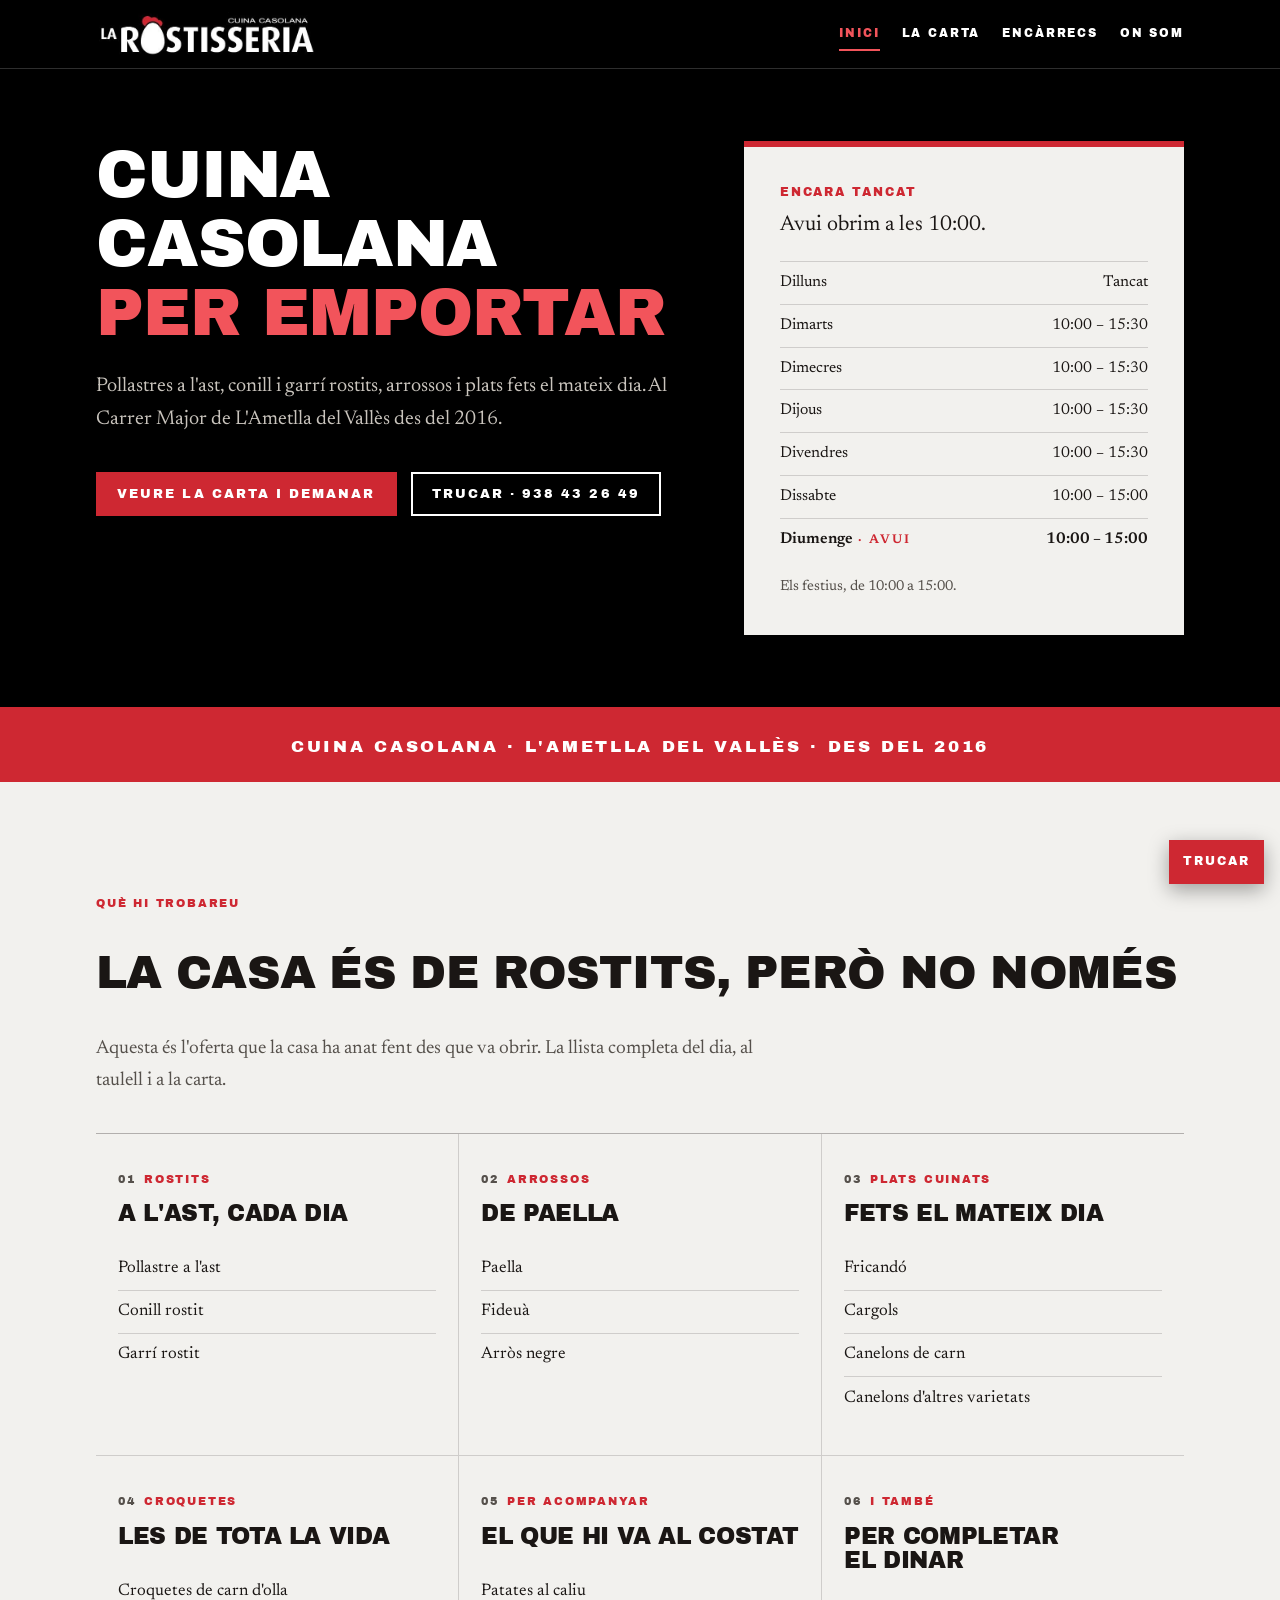
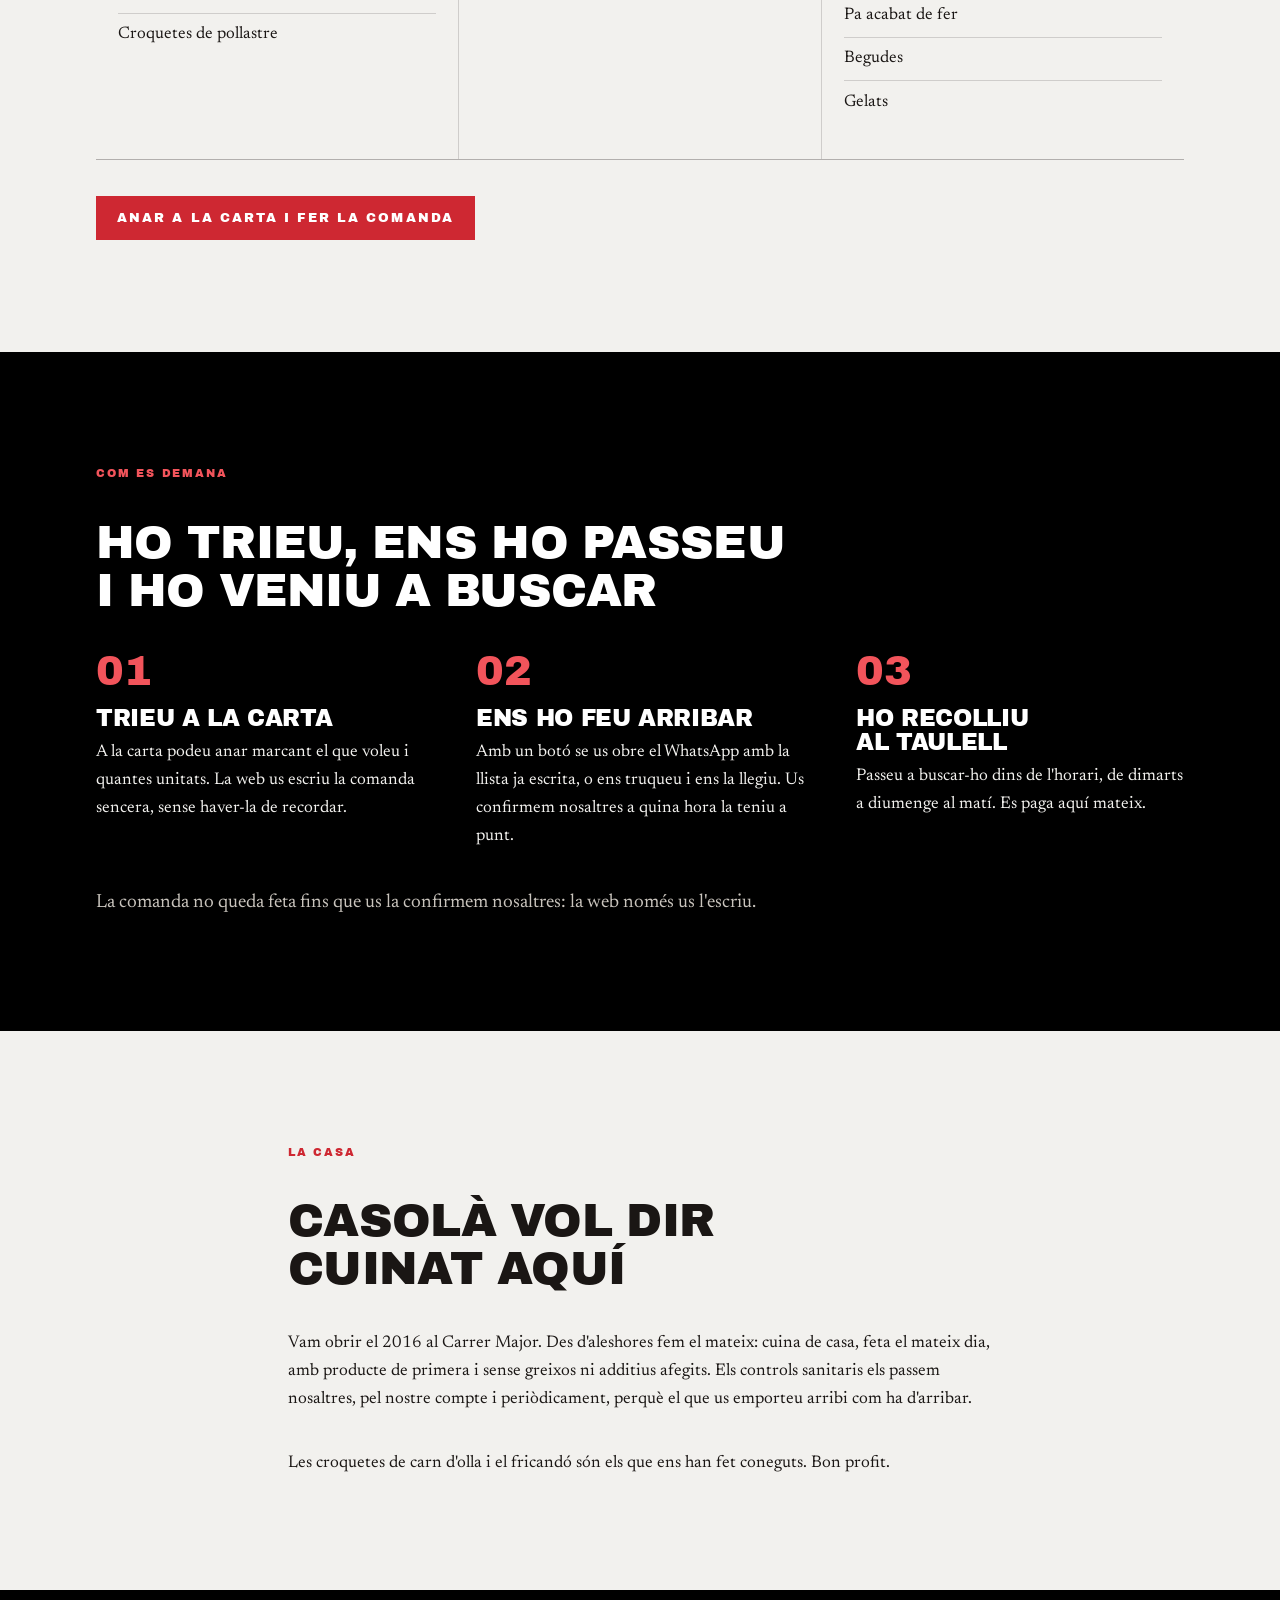
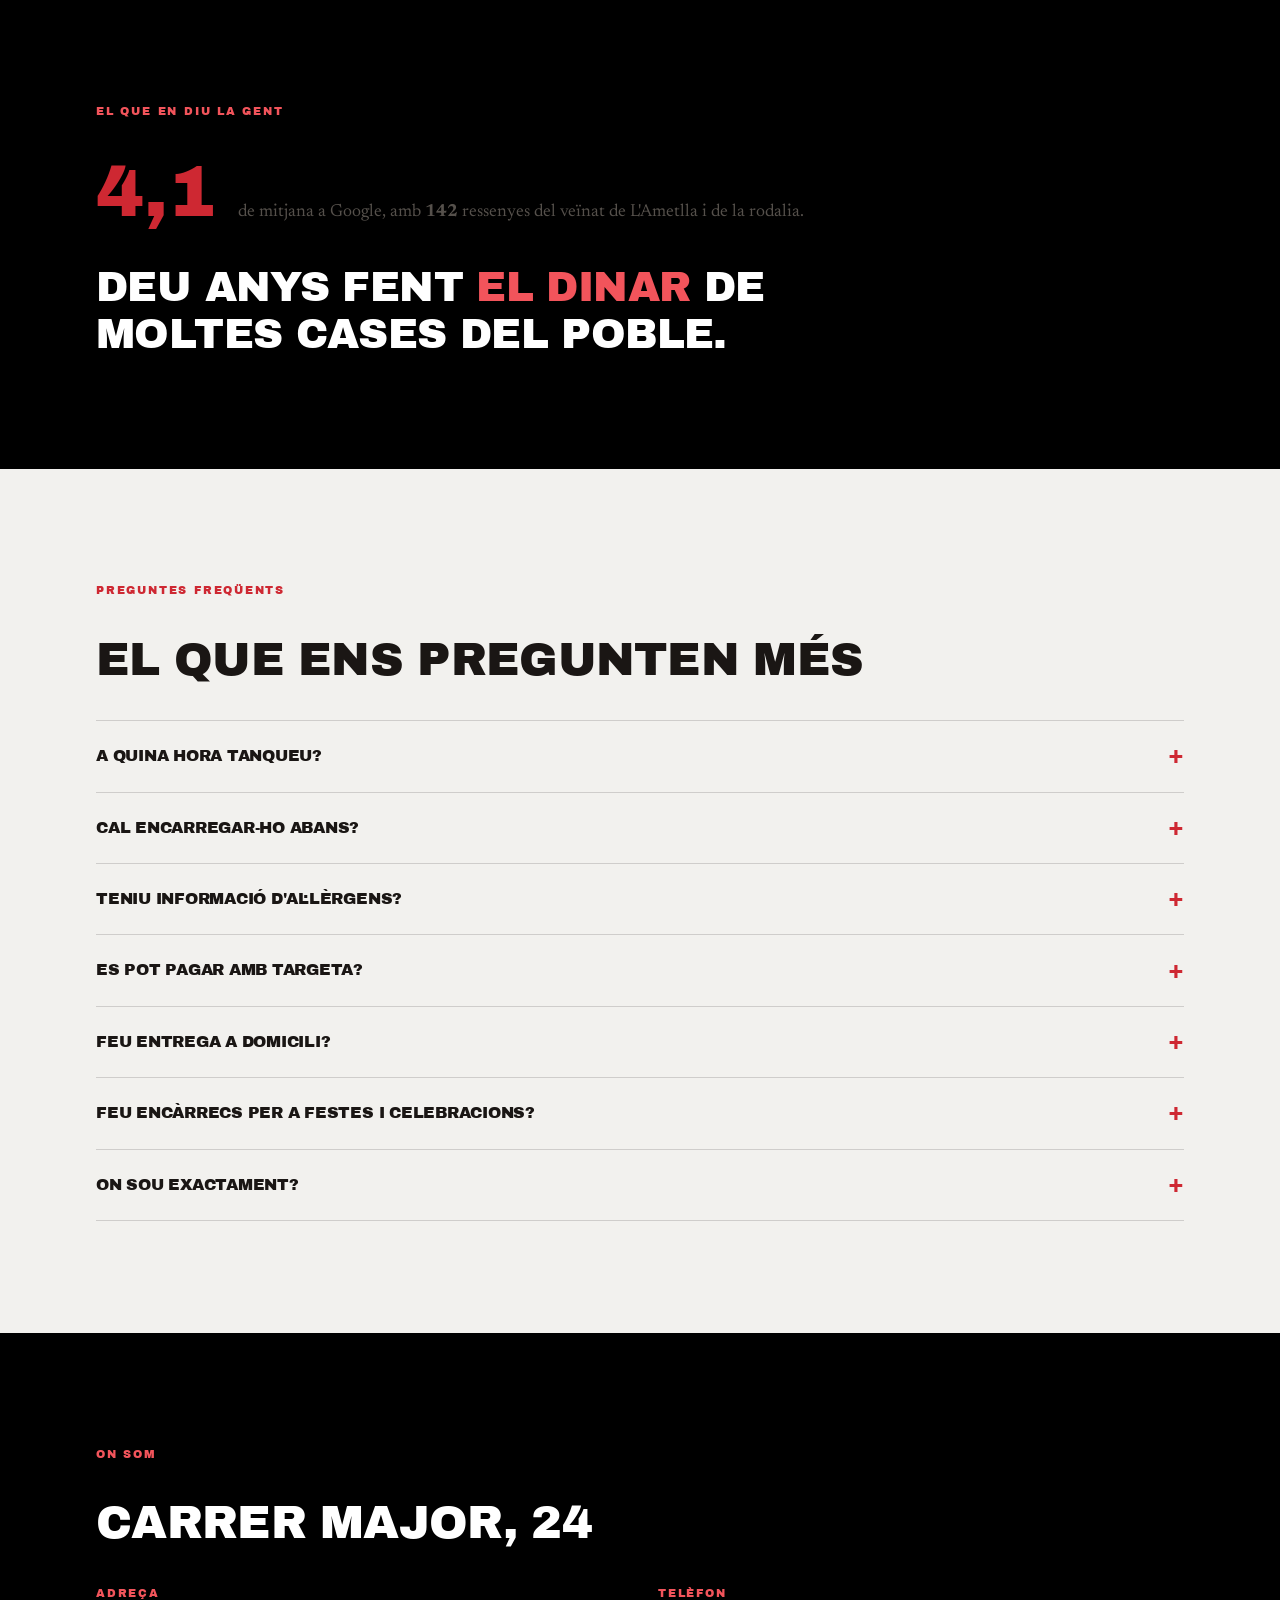
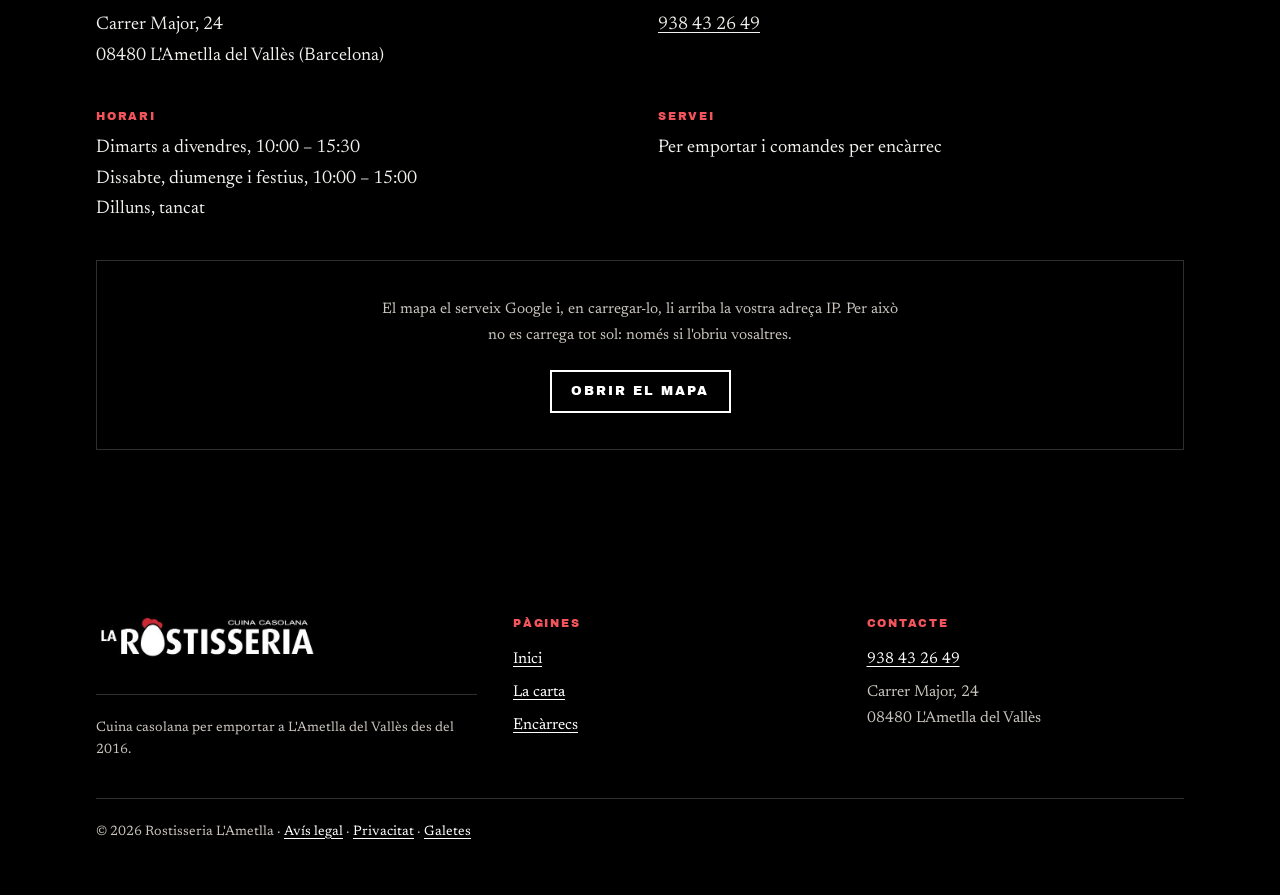
==== index.html @ 71d08b7c "Web de La Rostisseria (Rostisseria L'Ametlla) Inici, carta amb compositor de comanda, encàrrecs i tr" ====
<!DOCTYPE html>
<html lang="ca">
<head>
<meta charset="utf-8">
<meta name="viewport" content="width=device-width, initial-scale=1">
<title>La Rostisseria — Pollastres a l'ast i cuina casolana per emportar a L'Ametlla del Vallès</title>
<meta name="description" content="Rostisseria L'Ametlla: pollastres a l'ast, conill i garrí rostits, arrossos, croquetes i plats fets el mateix dia, per emportar. Carrer Major, 24, L'Ametlla del Vallès. De dimarts a diumenge.">
<link rel="canonical" href="https://la-rostisseria.pages.dev/">

<meta property="og:type" content="restaurant">
<meta property="og:locale" content="ca_ES">
<meta property="og:title" content="La Rostisseria — cuina casolana per emportar a L'Ametlla del Vallès">
<meta property="og:description" content="Pollastres a l'ast, rostits, arrossos i plats fets el mateix dia. Carrer Major, 24. De dimarts a diumenge.">
<meta property="og:url" content="https://la-rostisseria.pages.dev/">
<meta property="og:image" content="https://la-rostisseria.pages.dev/assets/logo.jpg">

<link rel="icon" href="assets/favicon.ico" sizes="any">
<link rel="apple-touch-icon" href="assets/apple-touch-icon.png">
<link rel="stylesheet" href="css/styles.css">
</head>
<body>
<a class="salta-al-contingut" href="#contingut">Salta al contingut</a>

<header class="capcalera">
  <div class="capcalera__envolt">
    <a class="marca" href="index.html">
      <img src="assets/logo.jpg" alt="La Rostisseria — cuina casolana" width="232" height="44" fetchpriority="high">
    </a>
    <button class="obre-menu" type="button" id="obre-menu" aria-expanded="false" aria-controls="navegacio">Menú</button>
    <nav class="navegacio" id="navegacio" aria-label="Principal">
      <ul class="navegacio__llista">
        <li><a class="navegacio__enllac" href="index.html" aria-current="page">Inici</a></li>
        <li><a class="navegacio__enllac" href="carta.html">La carta</a></li>
        <li><a class="navegacio__enllac" href="encarrecs.html">Encàrrecs</a></li>
        <li><a class="navegacio__enllac" href="#contacte">On som</a></li>
      </ul>
    </nav>
  </div>
</header>

<main id="contingut">

  <section class="hero">
    <div class="envolt">
      <div class="hero__graella">
        <div>
          <h1 class="hero__titol">Cuina casolana <em>per emportar</em></h1>
          <p class="hero__text">
            Pollastres a l'ast, conill i garrí rostits, arrossos i plats fets el
            mateix dia. Al Carrer Major de L'Ametlla del Vallès des del 2016.
          </p>
          <div class="hero__botons grup-botons">
            <a class="boto boto--principal" href="carta.html">Veure la carta i demanar</a>
            <a class="boto boto--contorn" href="tel:+34938432649">Trucar · 938 43 26 49</a>
          </div>
        </div>

        <div class="full">
          <p class="full__estat" id="estat" data-obert="">Horari</p>
          <p class="full__frase" id="estat-frase">Obrim de dimarts a diumenge al matí.</p>
          <table class="horaris">
            <caption class="nomes-lector">Horari d'obertura</caption>
            <tbody>
              <tr data-dia="1"><th scope="row">Dilluns</th><td>Tancat</td></tr>
              <tr data-dia="2"><th scope="row">Dimarts</th><td>10:00 – 15:30</td></tr>
              <tr data-dia="3"><th scope="row">Dimecres</th><td>10:00 – 15:30</td></tr>
              <tr data-dia="4"><th scope="row">Dijous</th><td>10:00 – 15:30</td></tr>
              <tr data-dia="5"><th scope="row">Divendres</th><td>10:00 – 15:30</td></tr>
              <tr data-dia="6"><th scope="row">Dissabte</th><td>10:00 – 15:00</td></tr>
              <tr data-dia="0"><th scope="row">Diumenge</th><td>10:00 – 15:00</td></tr>
            </tbody>
          </table>
          <p class="camp__ajuda">Els festius, de 10:00 a 15:00.</p>
        </div>
      </div>
    </div>
  </section>

  <p class="lema">Cuina casolana · L'Ametlla del Vallès · Des del 2016</p>

  <section class="seccio" aria-labelledby="t-carta">
    <div class="envolt">
      <p class="retol">Què hi trobareu</p>
      <h2 id="t-carta">La casa és de rostits, però no només</h2>
      <p class="entradeta">
        Aquesta és l'oferta que la casa ha anat fent des que va obrir. La llista
        completa del dia, al taulell i a la carta.
      </p>

      <!-- Els plats d'aquesta secció i de carta.html són EXACTAMENT els que el
           negoci anomena a la seva pròpia web (larostisseria.net, recuperada de
           l'Internet Archive). No n'hi ha cap d'inventat i no hi ha cap preu.
           PENDENT-CLIENT: la llista sencera i la decisió sobre els preus. -->
      <div class="categories apareix">
        <article class="categoria">
          <p class="retol retol--numerat" data-num="01">Rostits</p>
          <h3 class="categoria__titol">A l'ast, cada dia</h3>
          <ul class="categoria__llista">
            <li>Pollastre a l'ast</li>
            <li>Conill rostit</li>
            <li>Garrí rostit</li>
          </ul>
        </article>
        <article class="categoria">
          <p class="retol retol--numerat" data-num="02">Arrossos</p>
          <h3 class="categoria__titol">De paella</h3>
          <ul class="categoria__llista">
            <li>Paella</li>
            <li>Fideuà</li>
            <li>Arròs negre</li>
          </ul>
        </article>
        <article class="categoria">
          <p class="retol retol--numerat" data-num="03">Plats cuinats</p>
          <h3 class="categoria__titol">Fets el mateix dia</h3>
          <ul class="categoria__llista">
            <li>Fricandó</li>
            <li>Cargols</li>
            <li>Canelons de carn</li>
            <li>Canelons d'altres varietats</li>
          </ul>
        </article>
        <article class="categoria">
          <p class="retol retol--numerat" data-num="04">Croquetes</p>
          <h3 class="categoria__titol">Les de tota la vida</h3>
          <ul class="categoria__llista">
            <li>Croquetes de carn d'olla</li>
            <li>Croquetes de pollastre</li>
          </ul>
        </article>
        <article class="categoria">
          <p class="retol retol--numerat" data-num="05">Per acompanyar</p>
          <h3 class="categoria__titol">El que hi va al costat</h3>
          <ul class="categoria__llista">
            <li>Patates al caliu</li>
          </ul>
        </article>
        <article class="categoria">
          <p class="retol retol--numerat" data-num="06">I també</p>
          <h3 class="categoria__titol">Per completar el dinar</h3>
          <ul class="categoria__llista">
            <li>Pa acabat de fer</li>
            <li>Begudes</li>
            <li>Gelats</li>
          </ul>
        </article>
      </div>

      <div class="grup-botons">
        <a class="boto boto--principal" href="carta.html">Anar a la carta i fer la comanda</a>
      </div>
    </div>
  </section>

  <section class="seccio zona-fosca" aria-labelledby="t-com">
    <div class="envolt">
      <p class="retol">Com es demana</p>
      <h2 id="t-com">Ho trieu, ens ho passeu i ho veniu a buscar</h2>
      <ol class="passos apareix">
        <li class="pas">
          <h3>Trieu a la carta</h3>
          <p>A la carta podeu anar marcant el que voleu i quantes unitats. La web
             us escriu la comanda sencera, sense haver-la de recordar.</p>
        </li>
        <li class="pas">
          <h3>Ens ho feu arribar</h3>
          <p>Amb un botó se us obre el WhatsApp amb la llista ja escrita, o ens
             truqueu i ens la llegiu. Us confirmem nosaltres a quina hora la
             teniu a punt.</p>
        </li>
        <li class="pas">
          <h3>Ho recolliu al taulell</h3>
          <p>Passeu a buscar-ho dins de l'horari, de dimarts a diumenge al matí.
             Es paga aquí mateix.</p>
        </li>
      </ol>
      <p class="entradeta">
        La comanda no queda feta fins que us la confirmem nosaltres: la web només
        us l'escriu.
      </p>
    </div>
  </section>

  <section class="seccio" aria-labelledby="t-casola">
    <div class="envolt envolt--estret">
      <p class="retol">La casa</p>
      <h2 id="t-casola">Casolà vol dir cuinat aquí</h2>
      <p>
        Vam obrir el 2016 al Carrer Major. Des d'aleshores fem el mateix: cuina
        de casa, feta el mateix dia, amb producte de primera i sense greixos ni
        additius afegits. Els controls sanitaris els passem nosaltres, pel nostre
        compte i periòdicament, perquè el que us emporteu arribi com ha d'arribar.
      </p>
      <!-- «conegudes» i «famós» són paraules seves: la seva web deia que les
           croquetes «ja són conegudes per tot arreu» i parlava del «nostre famós
           fricandó». No s'hi afegeix cap superlatiu que ells no diguin: «el que
           més es ven» no ho sabem i no s'escriu. -->
      <p>
        Les croquetes de carn d'olla i el fricandó són els que ens han fet
        coneguts. Bon profit.
      </p>
    </div>
  </section>

  <section class="seccio zona-fosca" aria-labelledby="t-veu">
    <div class="envolt">
      <p class="retol">El que en diu la gent</p>
      <h2 id="t-veu" class="nomes-lector">Valoració a Google</h2>
      <div class="valoracio">
        <p class="valoracio__nota" data-valoracio>4,1</p>
        <p class="valoracio__detall">
          de mitjana a Google, amb <strong data-nombre-ressenyes>142</strong> ressenyes
          del veïnat de L'Ametlla i de la rodalia.
        </p>
      </div>
      <p class="declaracio">
        Deu anys fent <strong>el dinar</strong> de moltes cases del poble.
      </p>
      <!-- No hi ha cap ressenya citada a la web: no se n'ha pogut llegir cap a la
           font amb el text literal. Abans d'afegir-ne, copiar-les lletra per
           lletra del seu perfil de Google. Vegeu §8.A del playbook. -->
    </div>
  </section>

  <section class="seccio" aria-labelledby="t-faq">
    <div class="envolt">
      <p class="retol">Preguntes freqüents</p>
      <h2 id="t-faq">El que ens pregunten més</h2>
      <div class="faq">
        <details class="faq__item">
          <summary class="faq__pregunta">A quina hora tanqueu?</summary>
          <div class="faq__resposta">
            <p>De dimarts a divendres, a les 15:30. Dissabtes, diumenges i
               festius, a les 15:00. Els dilluns no obrim.</p>
          </div>
        </details>
        <details class="faq__item">
          <summary class="faq__pregunta">Cal encarregar-ho abans?</summary>
          <div class="faq__resposta">
            <p>Per al dia a dia podeu passar directament pel taulell dins de
               l'horari. Per a quantitats grans o per a un dia concret, val més
               trucar-nos abans al <a href="tel:+34938432649">938 43 26 49</a>.</p>
          </div>
        </details>
        <details class="faq__item">
          <summary class="faq__pregunta">Teniu informació d'al·lèrgens?</summary>
          <div class="faq__resposta">
            <p class="pendent">PENDENT-CLIENT: com voleu que es respongui l'apartat
              d'al·lèrgens. No es publica cap llista d'al·lèrgens que no ens hagueu
              donat vosaltres per escrit.</p>
          </div>
        </details>
        <details class="faq__item">
          <summary class="faq__pregunta">Es pot pagar amb targeta?</summary>
          <div class="faq__resposta">
            <p class="pendent">PENDENT-CLIENT: confirmar els mitjans de pagament
              que accepteu al taulell.</p>
          </div>
        </details>
        <details class="faq__item">
          <summary class="faq__pregunta">Feu entrega a domicili?</summary>
          <div class="faq__resposta">
            <p class="pendent">PENDENT-CLIENT: confirmar si feu entrega a domicili
              i, si en feu, a quines zones.</p>
          </div>
        </details>
        <details class="faq__item">
          <summary class="faq__pregunta">Feu encàrrecs per a festes i celebracions?</summary>
          <div class="faq__resposta">
            <p>Sí, amb temps. Ens ho podeu dir per telèfon o deixar-nos-ho escrit
               a la pàgina d'<a href="encarrecs.html">encàrrecs</a>.</p>
            <p class="pendent">PENDENT-CLIENT: confirmar per a quines dates en feu
              i amb quants dies d'antelació els necessiteu.</p>
          </div>
        </details>
        <details class="faq__item">
          <summary class="faq__pregunta">On sou exactament?</summary>
          <div class="faq__resposta">
            <p>Al Carrer Major, 24, de L'Ametlla del Vallès, al centre del poble.
               Teniu el mapa <a href="#contacte">aquí sota</a>.</p>
          </div>
        </details>
      </div>
    </div>
  </section>

  <section class="seccio zona-fosca" id="contacte" aria-labelledby="t-contacte">
    <div class="envolt">
      <p class="retol">On som</p>
      <h2 id="t-contacte">Carrer Major, 24</h2>
      <dl class="dades">
        <div>
          <dt>Adreça</dt>
          <dd>Carrer Major, 24<br>08480 L'Ametlla del Vallès (Barcelona)</dd>
        </div>
        <div>
          <dt>Telèfon</dt>
          <dd><a href="tel:+34938432649">938 43 26 49</a></dd>
        </div>
        <div>
          <dt>Horari</dt>
          <dd>Dimarts a divendres, 10:00 – 15:30<br>
              Dissabte, diumenge i festius, 10:00 – 15:00<br>
              Dilluns, tancat</dd>
        </div>
        <div>
          <dt>Servei</dt>
          <dd>Per emportar i comandes per encàrrec</dd>
        </div>
      </dl>

      <div class="mapa" data-mapa>
        <p class="mapa__avis">
          El mapa el serveix Google i, en carregar-lo, li arriba la vostra adreça
          IP. Per això no es carrega tot sol: només si l'obriu vosaltres.
        </p>
        <button class="boto boto--contorn" type="button" data-obre-mapa>Obrir el mapa</button>
      </div>
    </div>
  </section>

</main>

<footer class="peu">
  <div class="envolt">
    <div class="peu__graella">
      <div>
        <img src="assets/logo.jpg" alt="La Rostisseria" width="232" height="44" loading="lazy">
        <p class="peu__nota">Cuina casolana per emportar a L'Ametlla del Vallès des del 2016.</p>
      </div>
      <div>
        <p class="peu__titol">Pàgines</p>
        <ul class="peu__llista">
          <li><a href="index.html">Inici</a></li>
          <li><a href="carta.html">La carta</a></li>
          <li><a href="encarrecs.html">Encàrrecs</a></li>
        </ul>
      </div>
      <div>
        <p class="peu__titol">Contacte</p>
        <ul class="peu__llista">
          <li><a href="tel:+34938432649">938 43 26 49</a></li>
          <li>Carrer Major, 24<br>08480 L'Ametlla del Vallès</li>
        </ul>
      </div>
    </div>
    <div class="peu__nota">
      <p>
        © <span data-any>2026</span> Rostisseria L'Ametlla ·
        <a href="avis-legal.html">Avís legal</a> ·
        <a href="politica-privacitat.html">Privacitat</a> ·
        <a href="politica-cookies.html">Galetes</a>
      </p>
    </div>
  </div>
</footer>

<!-- PENDENT-CLIENT: si tenen WhatsApp, aquest botó hi ha d'apuntar. Mentre no
     estigui confirmat, el canal ràpid és el telèfon: inventar-ne un de fals
     seria un contacte que no existeix. -->
<a class="flotant" href="tel:+34938432649">Trucar</a>

<script type="application/ld+json">
{
  "@context": "https://schema.org",
  "@type": "Restaurant",
  "name": "Rostisseria L'Ametlla",
  "alternateName": "La Rostisseria",
  "url": "https://la-rostisseria.pages.dev/",
  "image": "https://la-rostisseria.pages.dev/assets/logo.jpg",
  "logo": "https://la-rostisseria.pages.dev/assets/logo.jpg",
  "description": "Rostisseria i menjar per emportar a L'Ametlla del Vallès: pollastres a l'ast, conill i garrí rostits, arrossos, croquetes i plats cuinats el mateix dia.",
  "telephone": "+34938432649",
  "foundingDate": "2016",
  "servesCuisine": ["Catalana", "Casolana", "Rostits", "Per emportar"],
  "priceRange": "10-20 €",
  "currenciesAccepted": "EUR",
  "acceptsReservations": "False",
  "hasMenu": "https://la-rostisseria.pages.dev/carta.html",
  "address": {
    "@type": "PostalAddress",
    "streetAddress": "Carrer Major, 24",
    "addressLocality": "L'Ametlla del Vallès",
    "addressRegion": "Barcelona",
    "postalCode": "08480",
    "addressCountry": "ES"
  },
  "areaServed": "L'Ametlla del Vallès",
  "openingHoursSpecification": [
    {
      "@type": "OpeningHoursSpecification",
      "dayOfWeek": ["Tuesday", "Wednesday", "Thursday", "Friday"],
      "opens": "10:00",
      "closes": "15:30"
    },
    {
      "@type": "OpeningHoursSpecification",
      "dayOfWeek": ["Saturday", "Sunday"],
      "opens": "10:00",
      "closes": "15:00"
    }
  ],
  "aggregateRating": {
    "@type": "AggregateRating",
    "ratingValue": "4.1",
    "reviewCount": "142",
    "bestRating": "5"
  },
  "potentialAction": {
    "@type": "OrderAction",
    "deliveryMethod": "https://schema.org/OnSitePickup",
    "target": {
      "@type": "EntryPoint",
      "urlTemplate": "https://la-rostisseria.pages.dev/carta.html",
      "actionPlatform": [
        "https://schema.org/DesktopWebPlatform",
        "https://schema.org/MobileWebPlatform"
      ]
    }
  }
}
</script>

<script src="js/main.js" defer></script>
</body>
</html>
---- css/styles.css ----
/* =========================================================================
   LA ROSTISSERIA — L'Ametlla del Vallès
   Full d'estil únic. Cap dependència externa: les tipografies són al mateix
   domini (assets/fonts/) amb la llicència OFL al costat.

   La identitat surt del seu logotip, mostrejat píxel a píxel:
     fons #000000 (30.383 px) · lletra #FFFFFF (10.085 px) · cresta #CE2832.
   Vegeu PLA.md §2 per a la justificació de cada color.
   ========================================================================= */

/* ---------- Tipografies allotjades ------------------------------------- */

@font-face {
  font-family: 'Archivo Black';
  src: url('../assets/fonts/archivo-black-latin-ext.woff2') format('woff2');
  font-weight: 400;
  font-style: normal;
  font-display: swap;
  unicode-range: U+0100-02BA, U+02BD-02C5, U+02C7-02CC, U+02CE-02D7, U+02DD-02FF,
                 U+0304, U+0308, U+0329, U+1D00-1DBF, U+1E00-1E9F, U+1EF2-1EFF,
                 U+2020, U+20A0-20AB, U+20AD-20C0, U+2113, U+2C60-2C7F, U+A720-A7FF;
}
@font-face {
  font-family: 'Archivo Black';
  src: url('../assets/fonts/archivo-black-latin.woff2') format('woff2');
  font-weight: 400;
  font-style: normal;
  font-display: swap;
  unicode-range: U+0000-00FF, U+0131, U+0152-0153, U+02BB-02BC, U+02C6, U+02DA,
                 U+02DC, U+0304, U+0308, U+0329, U+2000-206F, U+20AC, U+2122,
                 U+2191, U+2193, U+2212, U+2215, U+FEFF, U+FFFD;
}
@font-face {
  font-family: 'Newsreader';
  src: url('../assets/fonts/newsreader-latin-ext.woff2') format('woff2');
  font-weight: 200 800;
  font-style: normal;
  font-display: swap;
  unicode-range: U+0100-02BA, U+02BD-02C5, U+02C7-02CC, U+02CE-02D7, U+02DD-02FF,
                 U+0304, U+0308, U+0329, U+1D00-1DBF, U+1E00-1E9F, U+1EF2-1EFF,
                 U+2020, U+20A0-20AB, U+20AD-20C0, U+2113, U+2C60-2C7F, U+A720-A7FF;
}
@font-face {
  font-family: 'Newsreader';
  src: url('../assets/fonts/newsreader-latin.woff2') format('woff2');
  font-weight: 200 800;
  font-style: normal;
  font-display: swap;
  unicode-range: U+0000-00FF, U+0131, U+0152-0153, U+02BB-02BC, U+02C6, U+02DA,
                 U+02DC, U+0304, U+0308, U+0329, U+2000-206F, U+20AC, U+2122,
                 U+2191, U+2193, U+2212, U+2215, U+FEFF, U+FFFD;
}

/* ---------- Tokens ------------------------------------------------------ */

:root {
  /* Colors mostrejats del seu logotip */
  --negre: #000000;
  --blanc: #ffffff;
  --cresta: #ce2832;

  /* Derivats, amb el motiu escrit */
  --cresta-clar: #f2545b;   /* la seva cresta sobre negre fa 3,97:1 i no passa AA; aquesta fa 6,19:1 */
  --paper: #f2f1ee;         /* el paper de la bossa i del full de comanda */
  --fum: #55504b;           /* text secundari sobre paper: 7,05:1 */
  --tinta: #1a1614;         /* text de cos sobre paper: 15,9:1 */
  --paper-fosc: #e6e3dd;    /* separacions dins de les zones clares */
  --gris-fosc: #c9c4bd;     /* text secundari sobre negre: 12,1:1 */

  --linia: rgba(26, 22, 20, 0.16);
  --linia-fosca: rgba(255, 255, 255, 0.18);

  /* Tipografia */
  --lletra-display: 'Archivo Black', 'Arial Black', 'Helvetica Neue', Impact, sans-serif;
  --lletra-cos: 'Newsreader', Georgia, 'Times New Roman', serif;
  --cos: 1.0625rem;         /* 17px */
  --alt-cos: 1.65;

  /* Dos trackings i prou */
  --track-ample: 0.16em;    /* rètols petits en caixa alta */
  --track-estret: -0.015em; /* titulars grans */

  /* Espais */
  --e1: 0.5rem;
  --e2: 0.875rem;
  --e3: 1.375rem;
  --e4: 2.25rem;
  --e5: 3.25rem;
  --v-blocs: 1.75rem;       /* buit entre blocs de DINS d'una secció */
  --v-seccio: 5.5rem;       /* buit ENTRE seccions: clarament més gran */
  --v-hero: 3.5rem;         /* el hero va més arrapat: el botó ha de quedar per sobre del plec */
  --ample: 68rem;
  --ample-estret: 44rem;

  --transicio: 160ms ease;
}

@media (min-width: 48em) {
  :root {
    --v-blocs: 2.25rem;
    --v-seccio: 7rem;
    --v-hero: 4.5rem;
  }
}

/* ---------- Base -------------------------------------------------------- */

*,
*::before,
*::after { box-sizing: border-box; }

html {
  -webkit-text-size-adjust: 100%;
  scroll-padding-top: 5rem;
}

body {
  margin: 0;
  background: var(--paper);
  color: var(--tinta);
  font-family: var(--lletra-cos);
  font-size: var(--cos);
  line-height: var(--alt-cos);
  font-optical-sizing: auto;
}

img,
svg { max-width: 100%; height: auto; display: block; }

a { color: inherit; }

h1, h2, h3, h4 {
  font-family: var(--lletra-display);
  font-weight: 400;
  text-transform: uppercase;
  letter-spacing: var(--track-estret);
  line-height: 1.04;
  text-wrap: balance;
  margin: 0;
}

h1 { font-size: clamp(2.2rem, 7.6vw, 4.15rem); }
h2 { font-size: clamp(1.75rem, 5vw, 2.9rem); }
h3 { font-size: clamp(1.15rem, 2.6vw, 1.45rem); }
h4 { font-size: 1rem; }

p, ul, ol, dl, table, figure { margin: 0; }

::selection { background: var(--cresta); color: var(--blanc); }

:focus-visible {
  outline: 3px solid var(--cresta);
  outline-offset: 3px;
  border-radius: 1px;
}
:is(.zona-fosca, .hero) :focus-visible { outline-color: var(--cresta-clar); }

.salta-al-contingut {
  position: absolute;
  left: -9999px;
  top: 0;
  z-index: 100;
  background: var(--cresta);
  color: var(--blanc);
  padding: var(--e2) var(--e3);
  font-family: var(--lletra-display);
  text-transform: uppercase;
  letter-spacing: var(--track-ample);
  font-size: 0.8rem;
}
.salta-al-contingut:focus { left: 0; }

.nomes-lector {
  position: absolute;
  width: 1px; height: 1px;
  padding: 0; margin: -1px;
  overflow: hidden;
  clip: rect(0 0 0 0);
  white-space: nowrap;
  border: 0;
}

/* ---------- Estructura i ritme vertical --------------------------------- */

.envolt {
  width: min(100% - 2.5rem, var(--ample));
  margin-inline: auto;
}
.envolt--estret { max-width: var(--ample-estret); }

.seccio { padding-block: var(--v-seccio); }

/* El ritme vertical viu en aquestes dues regles i enlloc més: la primera per
   als blocs d'una secció, la segona per a les columnes de dins. Res de pedaços
   secció per secció. */
.seccio > .envolt > * + * { margin-top: var(--v-blocs); }
.pila > * + * { margin-top: var(--v-blocs); }

.zona-fosca {
  background: var(--negre);
  color: var(--paper);
}
:is(.zona-fosca, .hero) h1,
:is(.zona-fosca, .hero) h2,
:is(.zona-fosca, .hero) h3 { color: var(--blanc); }

/* ---------- Rètols petits ----------------------------------------------- */

.retol {
  font-family: var(--lletra-display);
  text-transform: uppercase;
  letter-spacing: var(--track-ample);
  font-size: 0.7rem;
  color: var(--cresta);
  margin: 0;
}
:is(.zona-fosca, .hero) .retol { color: var(--cresta-clar); }

.retol--numerat::before {
  content: attr(data-num);
  color: var(--fum);
  margin-right: 0.75em;
}
:is(.zona-fosca, .hero) .retol--numerat::before { color: var(--gris-fosc); }

.entradeta {
  font-size: 1.2rem;
  color: var(--fum);
  max-width: 36em;
}
:is(.zona-fosca, .hero) .entradeta { color: var(--gris-fosc); }

/* ---------- Botons ------------------------------------------------------ */

.boto {
  display: inline-flex;
  align-items: center;
  gap: 0.6em;
  font-family: var(--lletra-display);
  text-transform: uppercase;
  letter-spacing: var(--track-ample);
  font-size: 0.8rem;
  line-height: 1;
  padding: 1.05em 1.5em;
  border: 2px solid transparent;
  text-decoration: none;
  cursor: pointer;
  transition: background var(--transicio), color var(--transicio), border-color var(--transicio);
}

.boto--principal {
  background: var(--cresta);
  color: var(--blanc);            /* 5,28:1 */
  border-color: var(--cresta);
}
.boto--principal:hover { background: #a81f28; border-color: #a81f28; }

.boto--contorn {
  background: transparent;
  color: var(--tinta);
  border-color: var(--tinta);
}
.boto--contorn:hover { background: var(--tinta); color: var(--paper); }

:is(.zona-fosca, .hero) .boto--contorn { color: var(--blanc); border-color: var(--blanc); }
:is(.zona-fosca, .hero) .boto--contorn:hover { background: var(--blanc); color: var(--negre); }

.boto--petit { font-size: 0.7rem; padding: 0.8em 1.1em; }

.boto[disabled] { opacity: 0.45; cursor: default; }
.boto--principal[disabled]:hover { background: var(--cresta); border-color: var(--cresta); }

.grup-botons {
  display: flex;
  flex-wrap: wrap;
  gap: var(--e2);
}

/* ---------- Capçalera --------------------------------------------------- */

.capcalera {
  position: sticky;
  top: 0;
  z-index: 50;
  background: var(--negre);
  border-bottom: 1px solid var(--linia-fosca);
}

.capcalera__envolt {
  width: min(100% - 2.5rem, var(--ample));
  margin-inline: auto;
  display: flex;
  align-items: center;
  gap: var(--e3);
  min-height: 4.25rem;
}

.marca { display: block; flex: 0 0 auto; }
.marca img { width: 190px; height: 36px; }

@media (min-width: 48em) {
  .marca img { width: 232px; height: 44px; }
}

.navegacio { margin-left: auto; }

.navegacio__llista {
  list-style: none;
  margin: 0;
  padding: 0;
  display: flex;
  align-items: center;
  gap: var(--e3);
}

.navegacio__enllac {
  font-family: var(--lletra-display);
  text-transform: uppercase;
  letter-spacing: var(--track-ample);
  font-size: 0.72rem;
  color: var(--blanc);
  text-decoration: none;
  padding-block: 0.6rem;
  border-bottom: 2px solid transparent;
  transition: border-color var(--transicio), color var(--transicio);
}
.navegacio__enllac:hover { border-bottom-color: var(--cresta-clar); }
.navegacio__enllac[aria-current='page'] {
  color: var(--cresta-clar);
  border-bottom-color: var(--cresta-clar);
}

.obre-menu {
  margin-left: auto;
  display: none;
  background: transparent;
  border: 2px solid var(--blanc);
  color: var(--blanc);
  font-family: var(--lletra-display);
  text-transform: uppercase;
  letter-spacing: var(--track-ample);
  font-size: 0.7rem;
  padding: 0.7em 0.9em;
  cursor: pointer;
}

@media (max-width: 47.99em) {
  .obre-menu { display: block; }
  .navegacio {
    position: absolute;
    left: 0;
    right: 0;
    top: 100%;
    background: var(--negre);
    border-bottom: 3px solid var(--cresta);
    margin-left: 0;
  }
  .navegacio[hidden] { display: none; }
  .navegacio__llista {
    flex-direction: column;
    align-items: stretch;
    gap: 0;
    padding: var(--e2) 1.25rem var(--e3);
  }
  .navegacio__enllac {
    display: block;
    font-size: 0.95rem;
    padding-block: 0.9rem;
    border-bottom: 1px solid var(--linia-fosca);
  }
}

/* ---------- Hero -------------------------------------------------------- */

.hero {
  background: var(--negre);
  color: var(--paper);
  padding-block: var(--v-hero);
  border-bottom: 4px solid var(--cresta);
}

.hero__graella {
  display: grid;
  gap: var(--e5);
  align-items: start;
}

@media (min-width: 60em) {
  .hero__graella {
    grid-template-columns: minmax(0, 1.15fr) minmax(19rem, 0.85fr);
    gap: var(--e5);
  }
}

.hero__titol { color: var(--blanc); }
.hero__titol em {
  font-style: normal;
  color: var(--cresta-clar);
}

.hero__text {
  margin-top: var(--e3);
  font-size: 1.25rem;
  color: var(--gris-fosc);
  max-width: 30em;
}

.hero__botons { margin-top: var(--e4); }

/* El full de comanda: la fitxa de paper sobre el negre del rètol. */
.full {
  background: var(--paper);
  color: var(--tinta);
  padding: var(--e4);
  border-top: 6px solid var(--cresta);
}

.full__estat {
  font-family: var(--lletra-display);
  text-transform: uppercase;
  letter-spacing: var(--track-ample);
  font-size: 0.75rem;
  display: flex;
  align-items: baseline;
  gap: 0.6em;
}
.full__estat[data-obert='si'] { color: #1f6b2f; }
.full__estat[data-obert='no'] { color: var(--cresta); }

.full__frase {
  margin-top: var(--e1);
  font-size: 1.35rem;
  line-height: 1.3;
}

.horaris {
  margin-top: var(--e3);
  width: 100%;
  border-collapse: collapse;
  font-size: 0.98rem;
}
.horaris th,
.horaris td {
  text-align: left;
  padding: 0.5rem 0;
  border-top: 1px solid var(--linia);
  font-weight: 400;
}
.horaris td { text-align: right; font-variant-numeric: tabular-nums; }
.horaris tr[data-avui='si'] th,
.horaris tr[data-avui='si'] td { font-weight: 600; }
.horaris tr[data-avui='si'] th::after {
  content: ' · avui';
  color: var(--cresta);
  font-size: 0.8em;
  text-transform: uppercase;
  letter-spacing: var(--track-ample);
}

.full .camp__ajuda { margin-top: var(--e2); }
.full .grup-botons { margin-top: var(--e3); }

/* ---------- Marcador de contingut pendent del client --------------------
   Ha de cridar l'atenció i no s'ha de poder confondre amb text de la web.
   Si algun dia es treu el marcador, s'han de treure també les dades: mai
   contingut d'exemple sense distintiu (§8.A del playbook).             -- */

.pendent {
  border-left: 4px solid var(--cresta);
  background: var(--paper-fosc);
  padding: var(--e2) var(--e3);
  font-size: 0.95rem;
  color: var(--fum);
}
.pendent::before {
  content: '⚠ ';
  color: var(--cresta);
}

/* ---------- Banda del lema ---------------------------------------------- */

.lema {
  background: var(--cresta);
  color: var(--blanc);
  padding-block: var(--e3);
  text-align: center;
  font-family: var(--lletra-display);
  text-transform: uppercase;
  letter-spacing: var(--track-ample);
  font-size: clamp(0.8rem, 2.4vw, 1.05rem);
}

/* ---------- Categories de la carta (a l'inici) -------------------------- */

.categories {
  display: grid;
  gap: 1px;
  background: var(--linia);
  border-block: 1px solid var(--linia);
}

@media (min-width: 40em) {
  .categories { grid-template-columns: repeat(2, minmax(0, 1fr)); }
}
@media (min-width: 64em) {
  .categories { grid-template-columns: repeat(3, minmax(0, 1fr)); }
}

.categoria {
  background: var(--paper);
  padding: var(--e4) var(--e3);
}

.categoria__titol { margin-top: var(--e2); }

.categoria__llista {
  list-style: none;
  padding: 0;
  margin-top: var(--e3);
  font-size: 1.05rem;
}
.categoria__llista li {
  padding-block: 0.45rem;
  border-top: 1px solid var(--linia);
}
.categoria__llista li:first-child { border-top: 0; }

/* ---------- Passos ------------------------------------------------------ */

.passos {
  list-style: none;
  padding: 0;
  display: grid;
  gap: var(--e4);
  counter-reset: pas;
}

@media (min-width: 48em) {
  .passos { grid-template-columns: repeat(3, minmax(0, 1fr)); gap: var(--e5); }
}

.pas { counter-increment: pas; }
.pas::before {
  content: counter(pas, decimal-leading-zero);
  display: block;
  font-family: var(--lletra-display);
  font-size: 2.6rem;
  line-height: 1;
  color: var(--cresta);
  margin-bottom: var(--e2);
}
:is(.zona-fosca, .hero) .pas::before { color: var(--cresta-clar); }
.pas h3 { margin-bottom: var(--e1); }

/* ---------- Declaració (la seva promesa de casolà) ---------------------- */

.declaracio {
  font-family: var(--lletra-display);
  text-transform: uppercase;
  font-size: clamp(1.5rem, 4.6vw, 2.6rem);
  line-height: 1.12;
  letter-spacing: var(--track-estret);
  color: var(--blanc);
  text-wrap: balance;
}
.declaracio strong { color: var(--cresta-clar); font-weight: inherit; }

/* ---------- Prova social ------------------------------------------------ */

.valoracio {
  display: flex;
  flex-wrap: wrap;
  align-items: baseline;
  gap: var(--e2) var(--e3);
}
.valoracio__nota {
  font-family: var(--lletra-display);
  font-size: clamp(3rem, 10vw, 4.5rem);
  line-height: 1;
  color: var(--cresta);
}
.valoracio__detall { font-size: 1.1rem; color: var(--fum); }

/* ---------- Preguntes freqüents ----------------------------------------- */

.faq { border-top: 1px solid var(--linia); }

.faq__item { border-bottom: 1px solid var(--linia); }

.faq__pregunta {
  font-family: var(--lletra-display);
  text-transform: uppercase;
  letter-spacing: var(--track-estret);
  font-size: 1rem;
  padding: var(--e3) 2.5rem var(--e3) 0;
  cursor: pointer;
  position: relative;
  list-style: none;
}
.faq__pregunta::-webkit-details-marker { display: none; }
.faq__pregunta::after {
  content: '+';
  position: absolute;
  right: 0;
  top: 50%;
  transform: translateY(-50%);
  color: var(--cresta);
  font-size: 1.5rem;
}
.faq__item[open] .faq__pregunta::after { content: '–'; }

.faq__resposta { padding-bottom: var(--e3); max-width: 46em; }
.faq__resposta > * + * { margin-top: var(--e2); }

/* ---------- Contacte ---------------------------------------------------- */

.dades {
  display: grid;
  gap: var(--e4);
}
@media (min-width: 48em) {
  .dades { grid-template-columns: repeat(2, minmax(0, 1fr)); }
}

.dades dt {
  font-family: var(--lletra-display);
  text-transform: uppercase;
  letter-spacing: var(--track-ample);
  font-size: 0.7rem;
  color: var(--cresta);
}
:is(.zona-fosca, .hero) .dades dt { color: var(--cresta-clar); }
.dades dd { margin: var(--e1) 0 0; font-size: 1.15rem; }
.dades a { text-decoration-thickness: 1px; text-underline-offset: 3px; }

/* Mapa darrere d'un botó: cap petició a Google fins que el visitant ho demana. */
.mapa {
  border: 1px solid var(--linia);
  padding: var(--e4);
  text-align: center;
}
:is(.zona-fosca, .hero) .mapa { border-color: var(--linia-fosca); }
.mapa iframe {
  width: 100%;
  height: 22rem;
  border: 0;
  display: block;
}
.mapa__avis {
  font-size: 0.95rem;
  color: var(--fum);
  max-width: 34em;
  margin: 0 auto var(--e3);
}
:is(.zona-fosca, .hero) .mapa__avis { color: var(--gris-fosc); }

/* ---------- Formulari --------------------------------------------------- */

.formulari {
  display: grid;
  gap: var(--e3);
}
@media (min-width: 40em) {
  .formulari { grid-template-columns: repeat(2, minmax(0, 1fr)); }
  .camp--ample { grid-column: 1 / -1; }
}

.camp { display: flex; flex-direction: column; gap: 0.4rem; }

.camp label {
  font-family: var(--lletra-display);
  text-transform: uppercase;
  letter-spacing: var(--track-ample);
  font-size: 0.68rem;
}

.camp input,
.camp textarea,
.camp select {
  font-family: var(--lletra-cos);
  font-size: 1rem;              /* 16px: evita el zoom d'iOS */
  padding: 0.8rem 0.9rem;
  border: 1px solid var(--tinta);
  background: var(--blanc);
  color: var(--tinta);
  border-radius: 0;
}
.camp textarea { min-height: 9rem; resize: vertical; }

.camp__ajuda { font-size: 0.9rem; color: var(--fum); }

.avis-formulari {
  padding: var(--e3);
  border-left: 4px solid var(--cresta);
  background: var(--paper-fosc);
  font-size: 0.98rem;
}
.avis-formulari[hidden] { display: none; }

/* ---------- Carta ------------------------------------------------------- */

.carta__grup { border-top: 2px solid var(--tinta); padding-top: var(--e3); }
.carta__grup h3 { margin-top: var(--e1); }

.carta__llista {
  list-style: none;
  padding: 0;
  margin-top: var(--e3);
}

.plat {
  display: flex;
  align-items: center;
  gap: var(--e3);
  padding-block: var(--e2);
  border-top: 1px solid var(--linia);
}
.plat:first-child { border-top: 0; }

.plat__nom { font-size: 1.15rem; flex: 1 1 auto; }

/* No hi ha columna de preus: el negoci encara no ha dit si en vol publicar,
   i abans que una xifra inventada, cap xifra. */

/* Controls que hi afegeix comanda.js. Sense JS, el plat es llegeix igual. */
.plat__control {
  display: flex;
  align-items: center;
  gap: 0.35rem;
  flex: 0 0 auto;
}

.quantitat {
  width: 2.4rem;
  text-align: center;
  font-family: var(--lletra-display);
  font-size: 1rem;
  font-variant-numeric: tabular-nums;
}

.pas-quantitat {
  width: 2.4rem;
  height: 2.4rem;
  border: 2px solid var(--tinta);
  background: transparent;
  color: var(--tinta);
  font-family: var(--lletra-display);
  font-size: 1.05rem;
  line-height: 1;
  cursor: pointer;
  transition: background var(--transicio), color var(--transicio);
}
.pas-quantitat:hover { background: var(--tinta); color: var(--paper); }
.pas-quantitat[disabled] { opacity: 0.3; cursor: default; }
.pas-quantitat[disabled]:hover { background: transparent; color: var(--tinta); }

.plat[data-triat='si'] { background: var(--paper-fosc); }

/* ---------- El compositor de comanda (element signatura) ---------------- */

.comanda {
  position: sticky;
  bottom: 0;
  z-index: 40;
  background: var(--negre);
  color: var(--paper);
  border-top: 4px solid var(--cresta);
}
.comanda[hidden] { display: none; }

.comanda__envolt {
  width: min(100% - 2.5rem, var(--ample));
  margin-inline: auto;
  padding-block: var(--e3);
  display: flex;
  flex-wrap: wrap;
  align-items: center;
  gap: var(--e2) var(--e3);
}

.comanda__recompte {
  font-family: var(--lletra-display);
  text-transform: uppercase;
  letter-spacing: var(--track-ample);
  font-size: 0.78rem;
  color: var(--blanc);
  flex: 1 1 12rem;
}
.comanda__recompte span { color: var(--cresta-clar); }

.comanda__accions {
  display: flex;
  flex-wrap: wrap;
  gap: var(--e2);
  margin-left: auto;
}

/* Full de comanda escrit */
.resum {
  border: 0;
  padding: 0;
  margin: auto;            /* el <dialog> es centra amb margin auto; posar-hi 0 el clava a dalt a l'esquerra */
  max-width: 34rem;
  width: calc(100% - 2rem);
  max-height: 88vh;
  overflow: auto;
  background: var(--paper);
  color: var(--tinta);
}
.resum::backdrop { background: rgba(0, 0, 0, 0.7); }

.resum__cos { padding: var(--e4); }

.resum__llista {
  list-style: none;
  padding: 0;
  margin-top: var(--e3);
  font-size: 1.05rem;
}
.resum__llista li {
  display: flex;
  justify-content: space-between;
  gap: var(--e3);
  padding-block: 0.4rem;
  border-top: 1px solid var(--linia);
}
.resum__llista li span { font-variant-numeric: tabular-nums; font-weight: 600; }

.resum__nota {
  margin-top: var(--e3);
  font-size: 0.95rem;
  color: var(--fum);
  border-left: 4px solid var(--cresta);
  padding-left: var(--e2);
}

.resum__accions {
  margin-top: var(--e4);
  display: flex;
  flex-wrap: wrap;
  gap: var(--e2);
}

/* ---------- Contacte flotant -------------------------------------------- */

.flotant {
  position: fixed;
  right: 1rem;
  bottom: 1rem;
  z-index: 45;
  display: inline-flex;
  align-items: center;
  gap: 0.55em;
  background: var(--cresta);
  color: var(--blanc);
  text-decoration: none;
  font-family: var(--lletra-display);
  text-transform: uppercase;
  letter-spacing: var(--track-ample);
  font-size: 0.75rem;
  padding: 1em 1.2em;
  box-shadow: 0 6px 20px rgba(0, 0, 0, 0.35);
}
.flotant:hover { background: #a81f28; }

/* Quan la barra de comanda és a la vista, el botó flotant li puja per sobre.
   Si la barra està amagada (encara no s'ha marcat res), es queda avall. */
.comanda:not([hidden]) ~ .flotant { bottom: 6.5rem; }

@media (max-width: 47.99em) {
  /* Al mòbil la barra de comanda ocupa dues línies i el flotant hi queia a
     sobre. Mentre la barra hi sigui, el canal ràpid ja és la barra: dins del
     full de comanda hi ha el botó de trucar. */
  .comanda:not([hidden]) ~ .flotant { display: none; }
}

/* ---------- Peu --------------------------------------------------------- */

.peu {
  background: var(--negre);
  color: var(--gris-fosc);
  padding-block: var(--e5);
  font-size: 0.98rem;
}

.peu__graella {
  display: grid;
  gap: var(--e4);
}
@media (min-width: 48em) {
  .peu__graella { grid-template-columns: 1.2fr 1fr 1fr; }
}

.peu a { color: var(--blanc); text-underline-offset: 3px; }
.peu a:hover { color: var(--cresta-clar); }

.peu__titol {
  font-family: var(--lletra-display);
  text-transform: uppercase;
  letter-spacing: var(--track-ample);
  font-size: 0.7rem;
  color: var(--cresta-clar);
  margin-bottom: var(--e2);
}

.peu__llista { list-style: none; padding: 0; }
.peu__llista li + li { margin-top: 0.45rem; }

.peu__nota {
  margin-top: var(--e4);
  padding-top: var(--e3);
  border-top: 1px solid var(--linia-fosca);
  font-size: 0.85rem;
}

/* ---------- Pàgines legals ---------------------------------------------- */

.legal { padding-block: var(--v-seccio); }
.legal h2 { font-size: 1.35rem; margin-top: var(--e4); }
.legal p, .legal ul { margin-top: var(--e3); max-width: 44em; }
.legal ul { padding-left: 1.25rem; }
.legal li + li { margin-top: 0.5rem; }

/* ---------- Revelacions (millora progressiva) --------------------------- */

.apareix {
  opacity: 1;
  transform: none;
}

.te-js .apareix {
  opacity: 0;
  transform: translateY(14px);
  transition: opacity 520ms ease, transform 520ms ease;
}
.te-js .apareix.vist {
  opacity: 1;
  transform: none;
}

/* ---------- Moviment reduït --------------------------------------------- */

@media (prefers-reduced-motion: reduce) {
  html { scroll-behavior: auto; }
  *,
  *::before,
  *::after {
    animation-duration: 0.001ms !important;   /* cal !important: guanya a qualsevol animació declarada */
    animation-iteration-count: 1 !important;
    transition-duration: 0.001ms !important;
    scroll-behavior: auto !important;
  }
  .te-js .apareix { opacity: 1; transform: none; }
}

/* ---------- Impressió ---------------------------------------------------- */

@media print {
  .capcalera, .flotant, .comanda, .mapa, .navegacio { display: none; }
  body { background: #fff; color: #000; }
  .zona-fosca, .hero { background: #fff; color: #000; }
  :is(.zona-fosca, .hero) h1, :is(.zona-fosca, .hero) h2, :is(.zona-fosca, .hero) h3, .hero__titol { color: #000; }
  .plat__control { display: none; }   /* els controls no s'imprimeixen; els plats, tots */
}
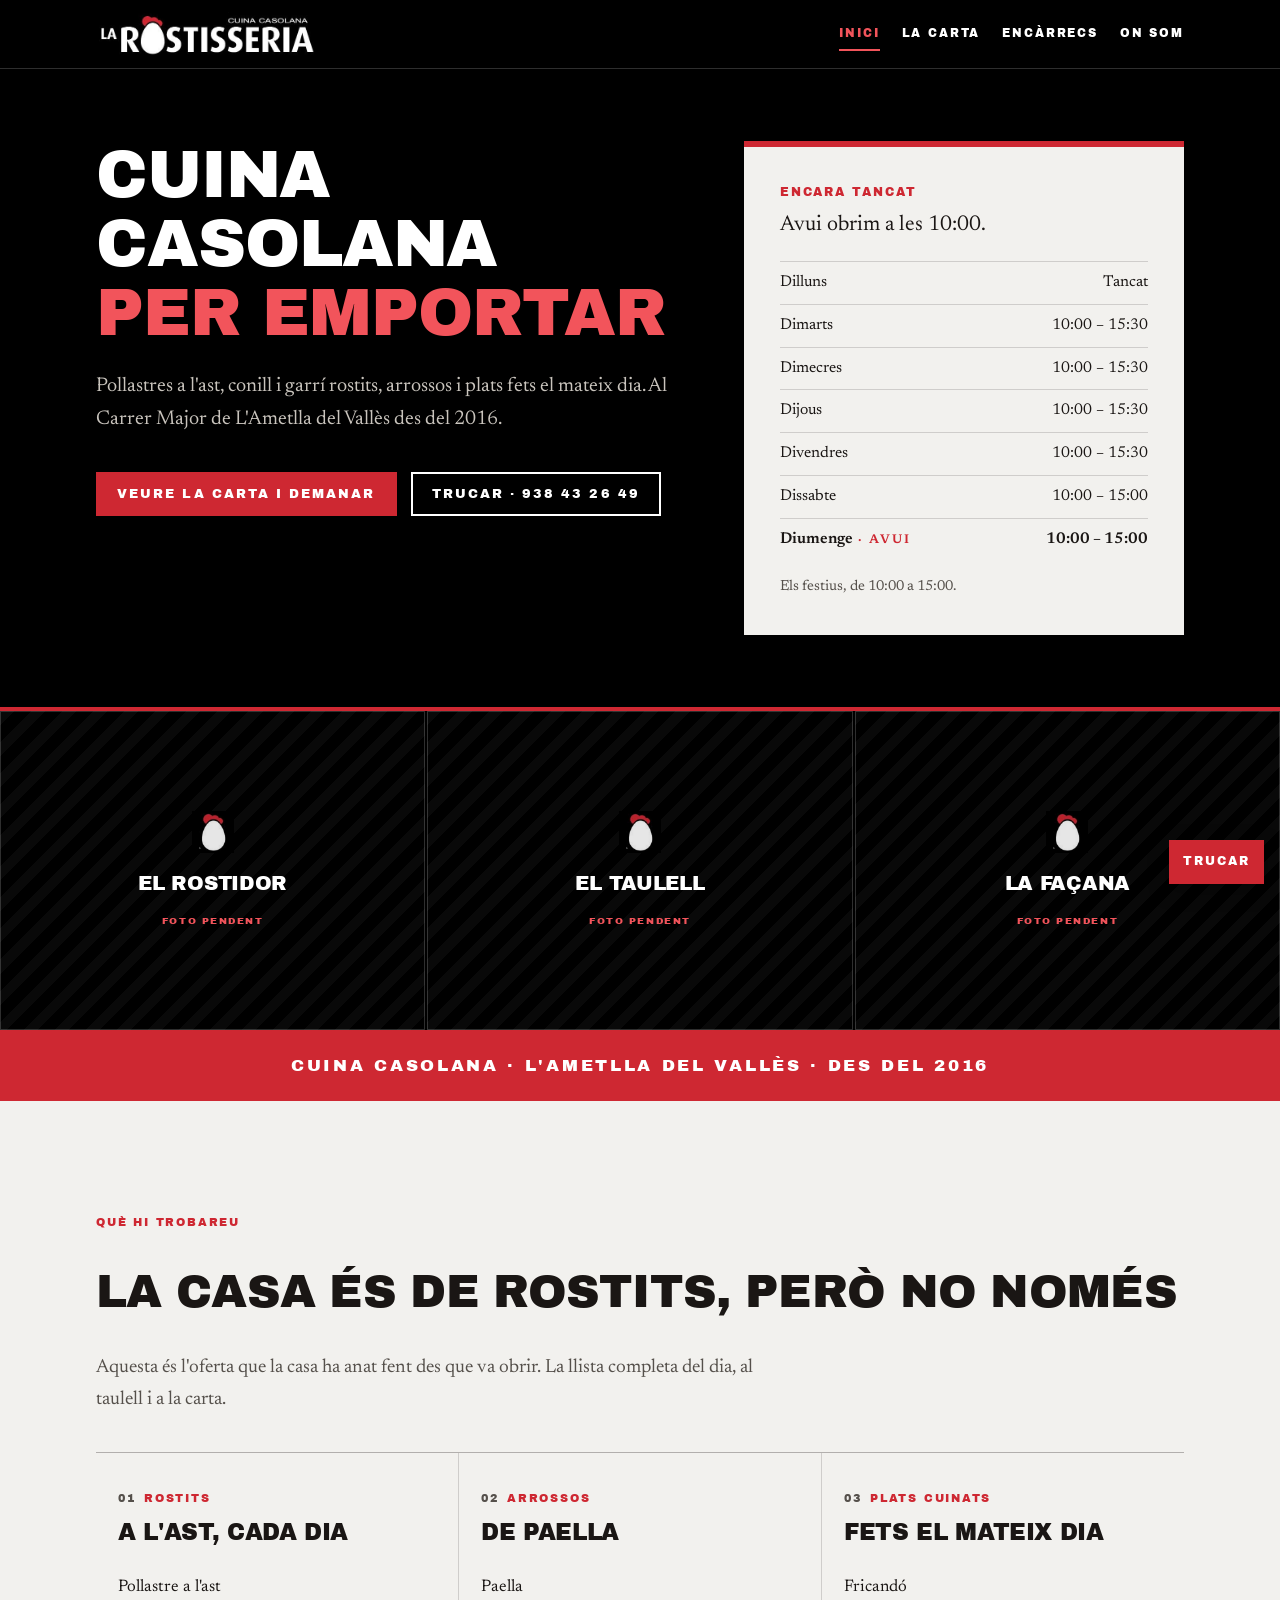
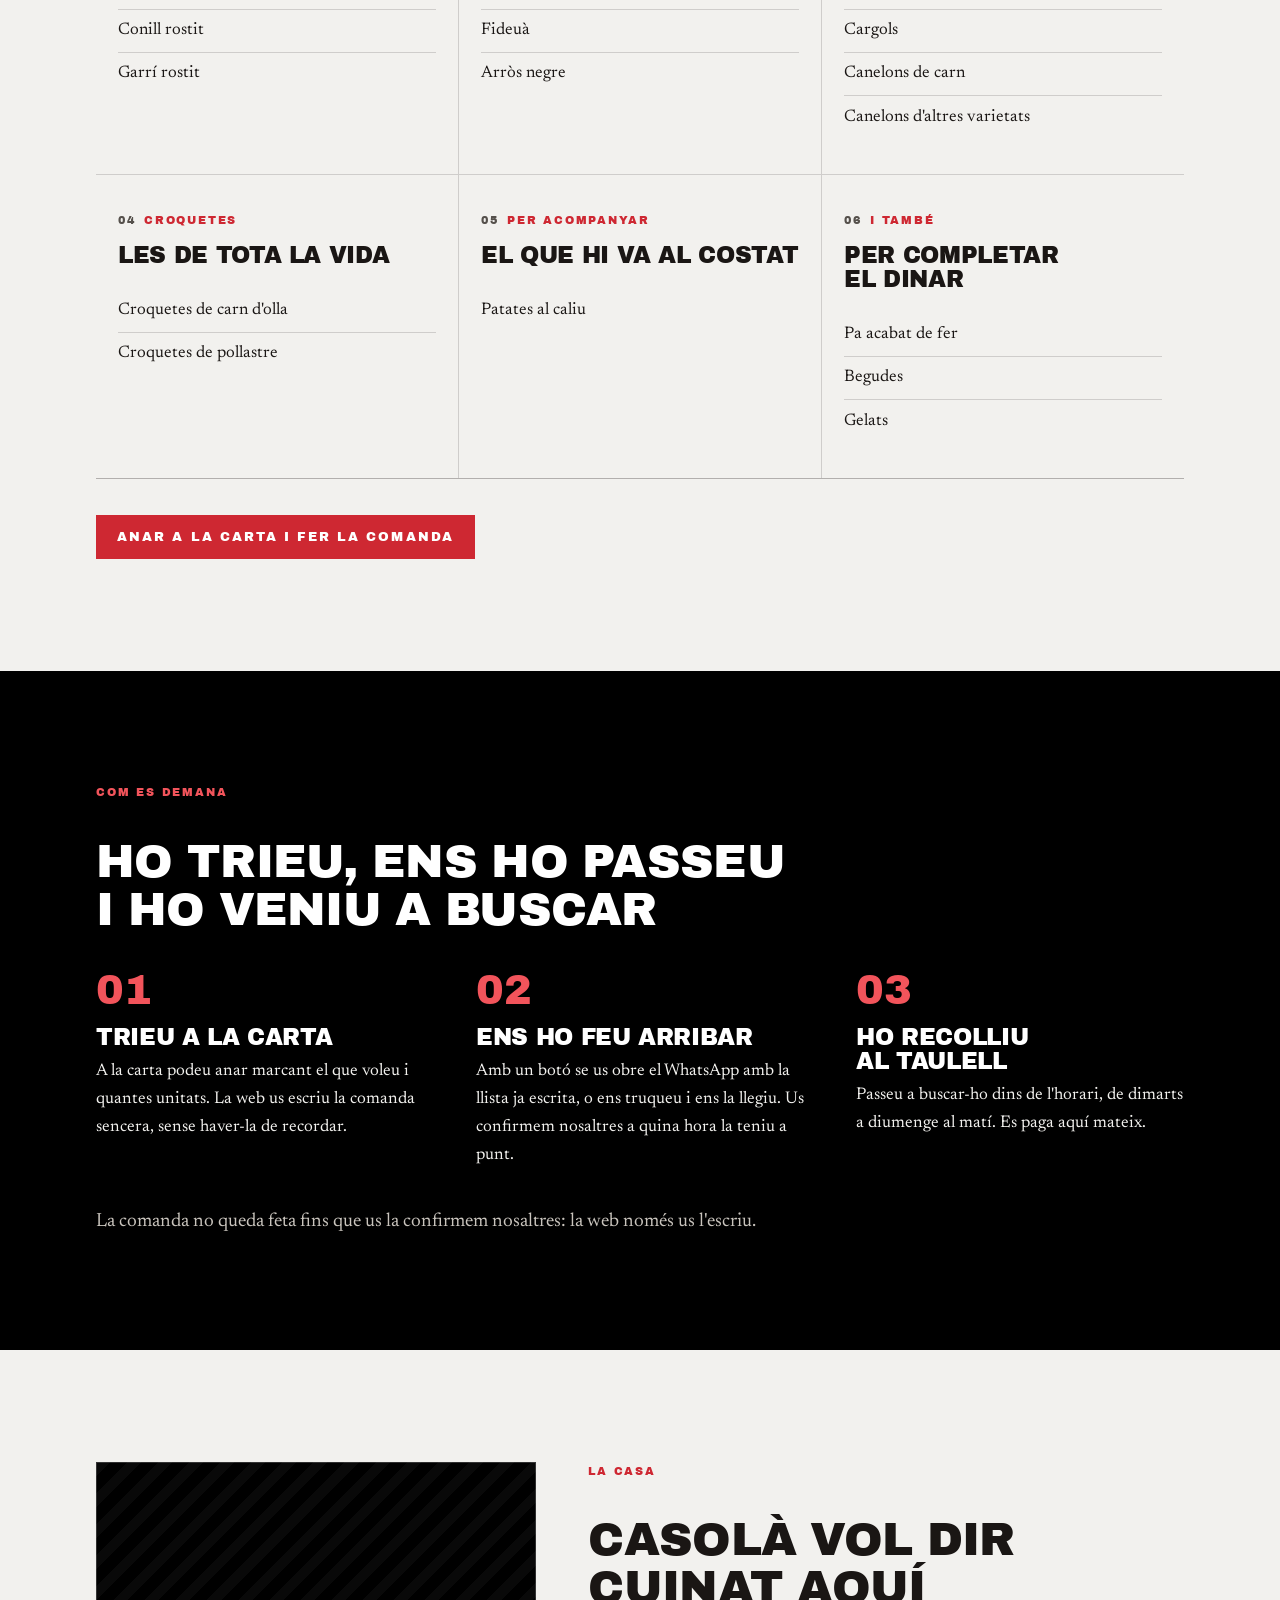
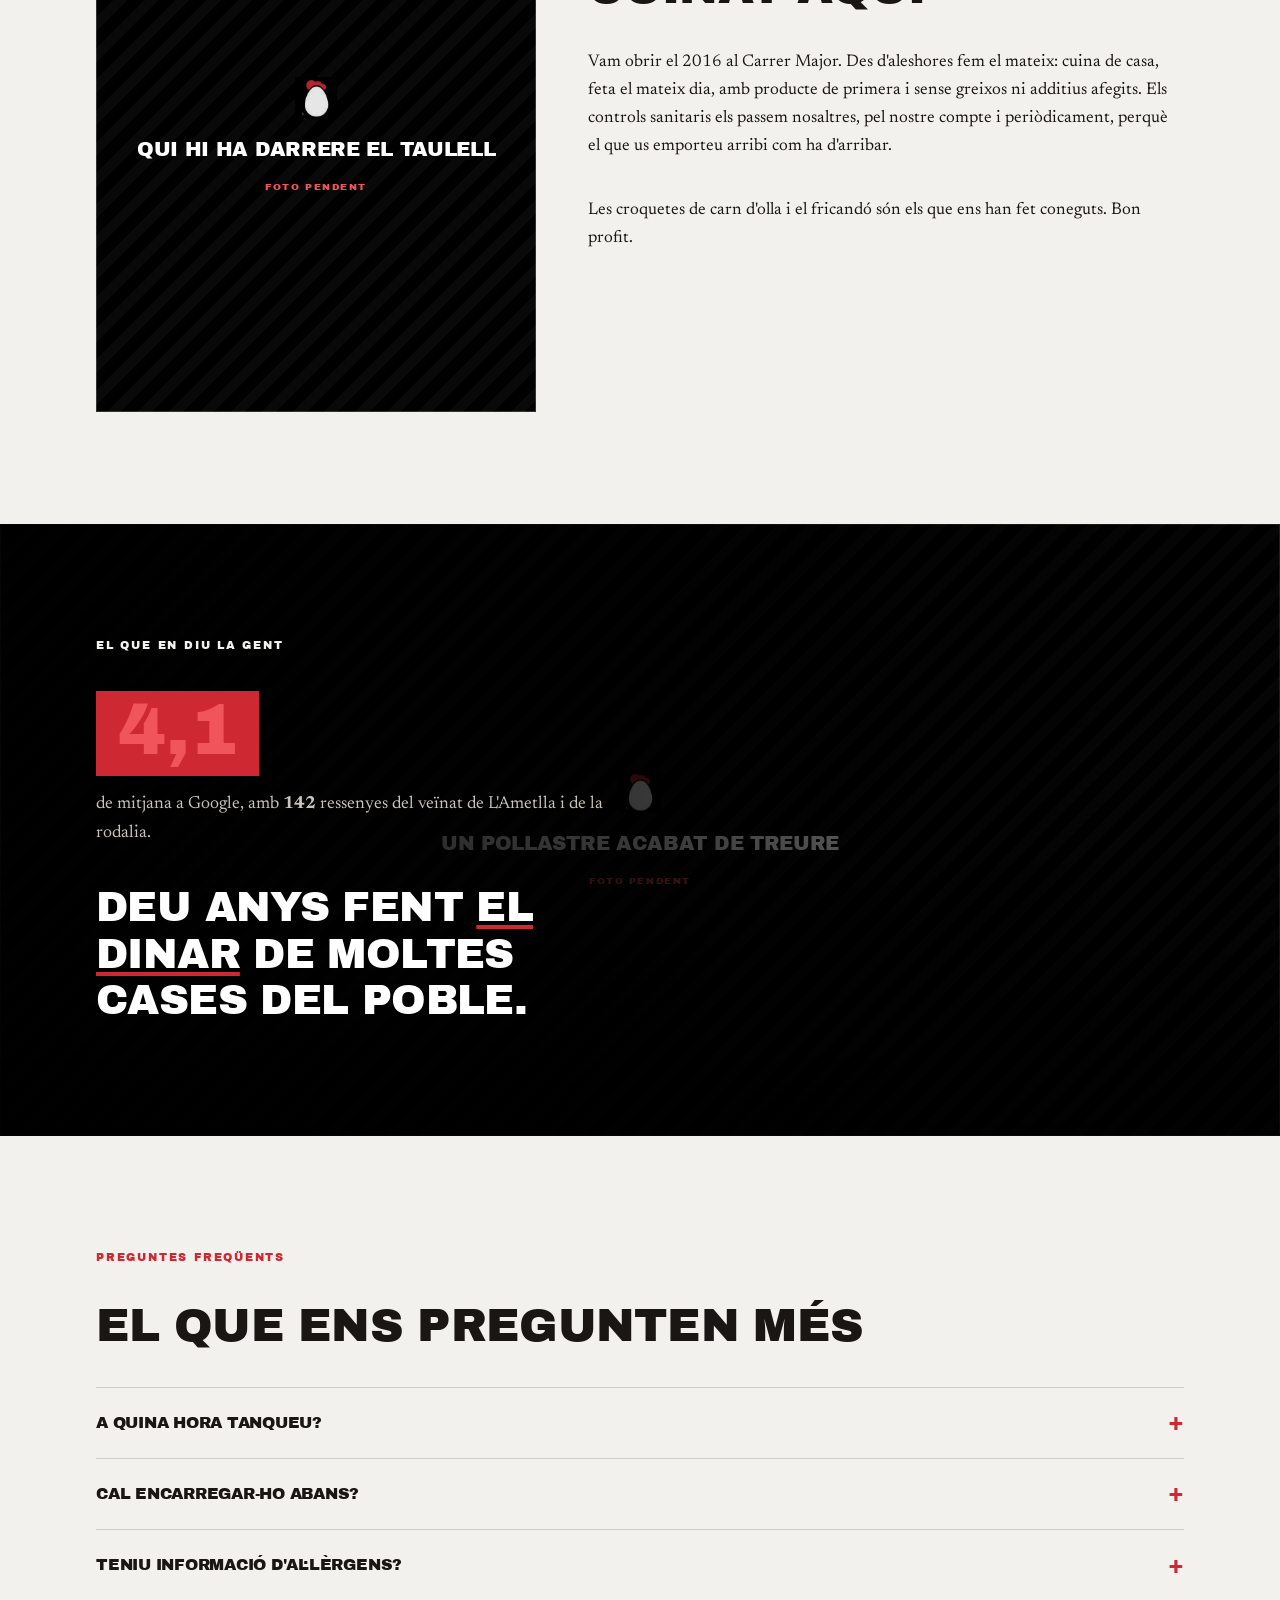
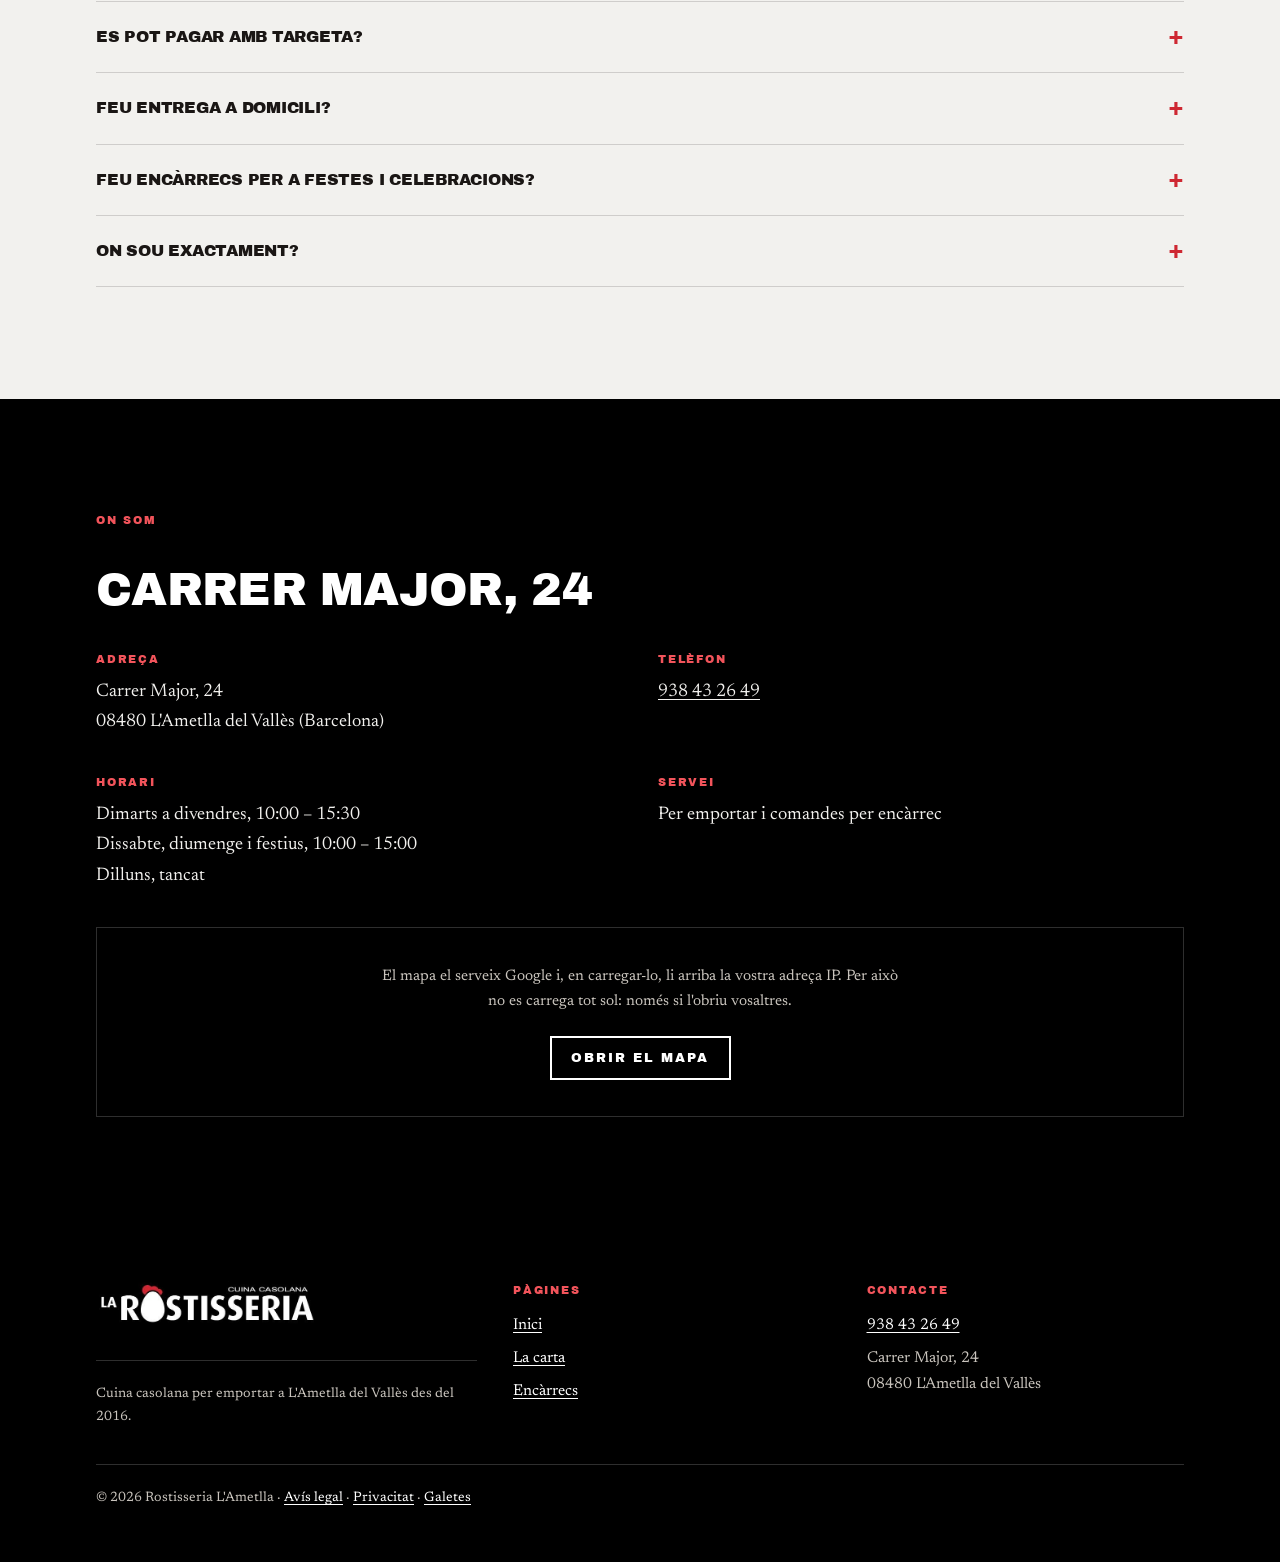
==== commit 85295ef5: "Sis espais de fotografia integrats al disseny La pagina es redissenya perque les fotos hi tinguin ll" ====
--- a/index.html
+++ b/index.html
@@ -75,6 +75,37 @@
       </div>
     </div>
   </section>
+
+  <!-- ESPAIS DE FOTOGRAFIA — llegiu `assets/fotos/LLEGIU-ME.txt`.
+       Cada `data-foto` espera el fitxer `assets/fotos/<nom>.jpg`. Mentre no hi
+       sigui, es veu el marcador dissenyat; quan el client el deixi a la
+       carpeta, hi entra sol. No cal tocar cap línia d'aquest fitxer. -->
+  <div class="tira-fotos">
+    <figure class="foto foto--panoramica" data-foto="rostidor"
+            data-alt="El rostidor de La Rostisseria amb els pollastres a l'ast">
+      <div class="foto__pendent">
+        <img class="foto__marca" src="assets/icona-256.png" alt="" width="42" height="42" loading="lazy">
+        <p class="foto__titol">El rostidor</p>
+        <p class="foto__nota">Foto pendent</p>
+      </div>
+    </figure>
+    <figure class="foto foto--panoramica" data-foto="taulell"
+            data-alt="El taulell amb les safates dels plats del dia">
+      <div class="foto__pendent">
+        <img class="foto__marca" src="assets/icona-256.png" alt="" width="42" height="42" loading="lazy">
+        <p class="foto__titol">El taulell</p>
+        <p class="foto__nota">Foto pendent</p>
+      </div>
+    </figure>
+    <figure class="foto foto--panoramica" data-foto="facana"
+            data-alt="La façana de La Rostisseria al Carrer Major, 24">
+      <div class="foto__pendent">
+        <img class="foto__marca" src="assets/icona-256.png" alt="" width="42" height="42" loading="lazy">
+        <p class="foto__titol">La façana</p>
+        <p class="foto__nota">Foto pendent</p>
+      </div>
+    </figure>
+  </div>
 
   <p class="lema">Cuina casolana · L'Ametlla del Vallès · Des del 2016</p>
 
@@ -182,44 +213,69 @@
   </section>
 
   <section class="seccio" aria-labelledby="t-casola">
-    <div class="envolt envolt--estret">
-      <p class="retol">La casa</p>
-      <h2 id="t-casola">Casolà vol dir cuinat aquí</h2>
-      <p>
-        Vam obrir el 2016 al Carrer Major. Des d'aleshores fem el mateix: cuina
-        de casa, feta el mateix dia, amb producte de primera i sense greixos ni
-        additius afegits. Els controls sanitaris els passem nosaltres, pel nostre
-        compte i periòdicament, perquè el que us emporteu arribi com ha d'arribar.
-      </p>
-      <!-- «conegudes» i «famós» són paraules seves: la seva web deia que les
-           croquetes «ja són conegudes per tot arreu» i parlava del «nostre famós
-           fricandó». No s'hi afegeix cap superlatiu que ells no diguin: «el que
-           més es ven» no ho sabem i no s'escriu. -->
-      <p>
-        Les croquetes de carn d'olla i el fricandó són els que ens han fet
-        coneguts. Bon profit.
-      </p>
-    </div>
-  </section>
-
-  <section class="seccio zona-fosca" aria-labelledby="t-veu">
-    <div class="envolt">
-      <p class="retol">El que en diu la gent</p>
-      <h2 id="t-veu" class="nomes-lector">Valoració a Google</h2>
-      <div class="valoracio">
-        <p class="valoracio__nota" data-valoracio>4,1</p>
-        <p class="valoracio__detall">
-          de mitjana a Google, amb <strong data-nombre-ressenyes>142</strong> ressenyes
-          del veïnat de L'Ametlla i de la rodalia.
+    <div class="envolt">
+      <div class="casa">
+        <figure class="foto foto--retrat" data-foto="equip"
+                data-alt="Qui hi ha darrere el taulell de La Rostisseria">
+          <div class="foto__pendent">
+            <img class="foto__marca" src="assets/icona-256.png" alt="" width="42" height="42" loading="lazy">
+            <p class="foto__titol">Qui hi ha darrere el taulell</p>
+            <p class="foto__nota">Foto pendent</p>
+          </div>
+        </figure>
+        <div class="pila">
+          <p class="retol">La casa</p>
+          <h2 id="t-casola">Casolà vol dir cuinat aquí</h2>
+          <p>
+            Vam obrir el 2016 al Carrer Major. Des d'aleshores fem el mateix:
+            cuina de casa, feta el mateix dia, amb producte de primera i sense
+            greixos ni additius afegits. Els controls sanitaris els passem
+            nosaltres, pel nostre compte i periòdicament, perquè el que us
+            emporteu arribi com ha d'arribar.
+          </p>
+          <!-- «conegudes» i «famós» són paraules seves: la seva web deia que les
+               croquetes «ja són conegudes per tot arreu» i parlava del «nostre
+               famós fricandó». No s'hi afegeix cap superlatiu que ells no
+               diguin: «el que més es ven» no ho sabem i no s'escriu. -->
+          <p>
+            Les croquetes de carn d'olla i el fricandó són els que ens han fet
+            coneguts. Bon profit.
+          </p>
+        </div>
+      </div>
+    </div>
+  </section>
+
+  <!-- Text a sobre de foto. El vel va en dues capes al CSS perquè es llegeixi
+       tant si la foto que hi posa el client és clara com si és fosca. -->
+  <section class="banda-foto" aria-labelledby="t-veu">
+    <figure class="foto" data-foto="pollastre"
+            data-alt="Un pollastre a l'ast acabat de treure del rostidor">
+      <div class="foto__pendent">
+        <img class="foto__marca" src="assets/icona-256.png" alt="" width="42" height="42" loading="lazy">
+        <p class="foto__titol">Un pollastre acabat de treure</p>
+        <p class="foto__nota">Foto pendent</p>
+      </div>
+    </figure>
+    <div class="envolt banda-foto__contingut">
+      <div class="banda-foto__text">
+        <p class="retol">El que en diu la gent</p>
+        <h2 id="t-veu" class="nomes-lector">Valoració a Google</h2>
+        <div class="valoracio">
+          <p class="valoracio__nota" data-valoracio>4,1</p>
+          <p class="valoracio__detall">
+            de mitjana a Google, amb <strong data-nombre-ressenyes>142</strong> ressenyes
+            del veïnat de L'Ametlla i de la rodalia.
+          </p>
+        </div>
+        <p class="declaracio">
+          Deu anys fent <strong>el dinar</strong> de moltes cases del poble.
         </p>
       </div>
-      <p class="declaracio">
-        Deu anys fent <strong>el dinar</strong> de moltes cases del poble.
-      </p>
-      <!-- No hi ha cap ressenya citada a la web: no se n'ha pogut llegir cap a la
-           font amb el text literal. Abans d'afegir-ne, copiar-les lletra per
-           lletra del seu perfil de Google. Vegeu §8.A del playbook. -->
-    </div>
+    </div>
+    <!-- No hi ha cap ressenya citada a la web: no se n'ha pogut llegir cap a la
+         font amb el text literal. Abans d'afegir-ne, copiar-les lletra per
+         lletra del seu perfil de Google. Vegeu §8.A del playbook. -->
   </section>
 
   <section class="seccio" aria-labelledby="t-faq">
--- a/css/styles.css
+++ b/css/styles.css
@@ -153,7 +153,7 @@
   outline-offset: 3px;
   border-radius: 1px;
 }
-:is(.zona-fosca, .hero) :focus-visible { outline-color: var(--cresta-clar); }
+:is(.zona-fosca, .hero, .banda-foto) :focus-visible { outline-color: var(--cresta-clar); }
 
 .salta-al-contingut {
   position: absolute;
@@ -200,9 +200,9 @@
   background: var(--negre);
   color: var(--paper);
 }
-:is(.zona-fosca, .hero) h1,
-:is(.zona-fosca, .hero) h2,
-:is(.zona-fosca, .hero) h3 { color: var(--blanc); }
+:is(.zona-fosca, .hero, .banda-foto) h1,
+:is(.zona-fosca, .hero, .banda-foto) h2,
+:is(.zona-fosca, .hero, .banda-foto) h3 { color: var(--blanc); }
 
 /* ---------- Rètols petits ----------------------------------------------- */
 
@@ -214,21 +214,21 @@
   color: var(--cresta);
   margin: 0;
 }
-:is(.zona-fosca, .hero) .retol { color: var(--cresta-clar); }
+:is(.zona-fosca, .hero, .banda-foto) .retol { color: var(--cresta-clar); }
 
 .retol--numerat::before {
   content: attr(data-num);
   color: var(--fum);
   margin-right: 0.75em;
 }
-:is(.zona-fosca, .hero) .retol--numerat::before { color: var(--gris-fosc); }
+:is(.zona-fosca, .hero, .banda-foto) .retol--numerat::before { color: var(--gris-fosc); }
 
 .entradeta {
   font-size: 1.2rem;
   color: var(--fum);
   max-width: 36em;
 }
-:is(.zona-fosca, .hero) .entradeta { color: var(--gris-fosc); }
+:is(.zona-fosca, .hero, .banda-foto) .entradeta { color: var(--gris-fosc); }
 
 /* ---------- Botons ------------------------------------------------------ */
 
@@ -262,8 +262,8 @@
 }
 .boto--contorn:hover { background: var(--tinta); color: var(--paper); }
 
-:is(.zona-fosca, .hero) .boto--contorn { color: var(--blanc); border-color: var(--blanc); }
-:is(.zona-fosca, .hero) .boto--contorn:hover { background: var(--blanc); color: var(--negre); }
+:is(.zona-fosca, .hero, .banda-foto) .boto--contorn { color: var(--blanc); border-color: var(--blanc); }
+:is(.zona-fosca, .hero, .banda-foto) .boto--contorn:hover { background: var(--blanc); color: var(--negre); }
 
 .boto--petit { font-size: 0.7rem; padding: 0.8em 1.1em; }
 
@@ -477,6 +477,191 @@
   color: var(--cresta);
 }
 
+/* ---------- Fotografies -------------------------------------------------
+   Cada espai de foto és un `.foto[data-foto="nom"]`. Mentre el fitxer
+   `assets/fotos/<nom>.jpg` no hi sigui, es veu el marcador dissenyat d'aquí
+   sota; quan el client el deixi a la carpeta, `main.js` el detecta i el posa
+   sol, sense tocar cap línia de codi.
+
+   El marcador NO pot semblar una caixa grisa trencada: és negre com el seu
+   rètol, porta la seva marca de l'ou amb la cresta i diu quina foto hi anirà.
+   I diu que està pendent, perquè ningú es pensi que és la foto de la casa. -- */
+
+.foto {
+  position: relative;
+  margin: 0;
+  overflow: hidden;
+  background: var(--negre);
+}
+
+/* Fill DIRECTE a posta: `.foto img` (0,1,1) guanyava a `.foto__marca` (0,1,0)
+   i inflava la marca del marcador fins a ocupar tot el requadre. La foto de
+   debò és sempre fill directe; la marca viu dins de `.foto__pendent`. */
+.foto > img {
+  width: 100%;
+  height: 100%;
+  object-fit: cover;
+  display: block;
+}
+
+.foto--panoramica { aspect-ratio: 4 / 3; }
+.foto--retrat     { aspect-ratio: 4 / 5; }
+.foto--banda      { aspect-ratio: 21 / 9; }
+
+@media (max-width: 47.99em) {
+  .foto--banda { aspect-ratio: 3 / 2; }
+}
+
+.foto__pendent {
+  position: absolute;
+  inset: 0;
+  display: flex;
+  flex-direction: column;
+  align-items: center;
+  justify-content: center;
+  gap: var(--e2);
+  padding: var(--e3);
+  text-align: center;
+  /* Trama diagonal molt fluixa: el que distingeix un espai pensat d'un forat. */
+  background-image: repeating-linear-gradient(
+    135deg,
+    rgba(255, 255, 255, 0.035) 0 10px,
+    rgba(255, 255, 255, 0) 10px 22px
+  );
+  box-shadow: inset 0 0 0 1px var(--linia-fosca);
+}
+
+.foto__marca {
+  width: 42px;
+  height: 42px;
+  opacity: 0.9;
+}
+
+.foto__titol {
+  font-family: var(--lletra-display);
+  text-transform: uppercase;
+  letter-spacing: var(--track-estret);
+  font-size: clamp(1rem, 2.2vw, 1.25rem);
+  color: var(--blanc);
+  margin: 0;
+  text-wrap: balance;
+}
+
+.foto__nota {
+  font-family: var(--lletra-display);
+  text-transform: uppercase;
+  letter-spacing: var(--track-ample);
+  font-size: 0.6rem;
+  color: var(--cresta-clar);
+  margin: 0;
+}
+
+/* La tira de tres, a tot ample i sense marges: és el «aquí som» de la casa. */
+
+.tira-fotos {
+  display: grid;
+  gap: 2px;
+  background: var(--negre);
+}
+
+@media (min-width: 40em) {
+  .tira-fotos { grid-template-columns: repeat(3, minmax(0, 1fr)); }
+}
+
+/* Banda ampla amb text a sobre de la foto. El vel va en dues capes perquè el
+   text es llegeixi tant si la foto que hi posa el client és clara com fosca
+   (§4 del playbook): una que enfosqueix el costat del text i una que assenta
+   la part baixa. */
+
+.banda-foto {
+  position: relative;
+  background: var(--negre);
+  isolation: isolate;
+}
+
+.banda-foto .foto {
+  position: absolute;
+  inset: 0;
+  aspect-ratio: auto;
+}
+
+.banda-foto::before,
+.banda-foto::after {
+  content: '';
+  position: absolute;
+  inset: 0;
+  z-index: 1;
+  pointer-events: none;
+}
+
+/* Al mòbil el text ocupa tota l'amplada de la banda, o sigui que el vel no pot
+   aclarir-se cap a la dreta: allà el text hi queia a 3:1 amb una foto clara.
+   Per sota de 768 px el vel és parell i fort; a partir d'aquí, ja hi ha
+   columna buida a la dreta i pot ser horitzontal. */
+.banda-foto::before {
+  background: linear-gradient(to bottom, rgba(0, 0, 0, 0.84), rgba(0, 0, 0, 0.9));
+}
+
+@media (min-width: 48em) {
+  .banda-foto::before {
+    background: linear-gradient(
+      to right,
+      rgba(0, 0, 0, 0.9) 0%,
+      rgba(0, 0, 0, 0.76) 50%,
+      rgba(0, 0, 0, 0.4) 100%
+    );
+  }
+}
+
+.banda-foto::after {
+  background: linear-gradient(to top, rgba(0, 0, 0, 0.65), rgba(0, 0, 0, 0) 55%);
+}
+
+.banda-foto__contingut {
+  position: relative;
+  z-index: 2;
+  padding-block: var(--v-seccio);
+}
+
+.banda-foto__text { max-width: 34rem; }
+.banda-foto__text > * + * { margin-top: var(--v-blocs); }
+
+/* ⚠️ Contrast sobre una foto QUALSEVOL, no sobre la que hi hagi ara.
+   Provat amb una foto blanca del tot, que és el pitjor cas: el text blanc
+   aguanta (16,5:1 a l'esquerra, 9,3:1 on acaba), però el vermell clar hi
+   queia a 2,74:1 i no passava ni per a text gran.
+   Per això aquí l'accent no és text vermell: és un BLOC vermell opac amb
+   text blanc a sobre (5,28:1 fix, no depèn de la foto). */
+
+.banda-foto .retol { color: var(--paper); }
+
+.banda-foto .valoracio__nota {
+  display: inline-block;
+  background: var(--cresta);
+  color: var(--blanc);
+  padding: 0.05em 0.3em 0.14em;
+}
+
+.banda-foto .declaracio strong {
+  color: inherit;
+  text-decoration: underline;
+  text-decoration-color: var(--cresta);
+  text-decoration-thickness: 0.09em;
+  text-underline-offset: 0.1em;
+}
+
+/* «La casa»: retrat al costat del text. És la secció de confiança. */
+
+.casa {
+  display: grid;
+  gap: var(--e5);
+  align-items: start;
+}
+
+@media (min-width: 52em) {
+  .casa { grid-template-columns: minmax(0, 0.85fr) minmax(0, 1.15fr); }
+}
+
 /* ---------- Banda del lema ---------------------------------------------- */
 
 .lema {
@@ -549,7 +734,7 @@
   color: var(--cresta);
   margin-bottom: var(--e2);
 }
-:is(.zona-fosca, .hero) .pas::before { color: var(--cresta-clar); }
+:is(.zona-fosca, .hero, .banda-foto) .pas::before { color: var(--cresta-clar); }
 .pas h3 { margin-bottom: var(--e1); }
 
 /* ---------- Declaració (la seva promesa de casolà) ---------------------- */
@@ -580,6 +765,9 @@
   color: var(--cresta);
 }
 .valoracio__detall { font-size: 1.1rem; color: var(--fum); }
+
+:is(.zona-fosca, .hero, .banda-foto) .valoracio__nota { color: var(--cresta-clar); }
+:is(.zona-fosca, .hero, .banda-foto) .valoracio__detall { color: var(--gris-fosc); }
 
 /* ---------- Preguntes freqüents ----------------------------------------- */
 
@@ -629,7 +817,7 @@
   font-size: 0.7rem;
   color: var(--cresta);
 }
-:is(.zona-fosca, .hero) .dades dt { color: var(--cresta-clar); }
+:is(.zona-fosca, .hero, .banda-foto) .dades dt { color: var(--cresta-clar); }
 .dades dd { margin: var(--e1) 0 0; font-size: 1.15rem; }
 .dades a { text-decoration-thickness: 1px; text-underline-offset: 3px; }
 
@@ -639,7 +827,7 @@
   padding: var(--e4);
   text-align: center;
 }
-:is(.zona-fosca, .hero) .mapa { border-color: var(--linia-fosca); }
+:is(.zona-fosca, .hero, .banda-foto) .mapa { border-color: var(--linia-fosca); }
 .mapa iframe {
   width: 100%;
   height: 22rem;
@@ -652,7 +840,7 @@
   max-width: 34em;
   margin: 0 auto var(--e3);
 }
-:is(.zona-fosca, .hero) .mapa__avis { color: var(--gris-fosc); }
+:is(.zona-fosca, .hero, .banda-foto) .mapa__avis { color: var(--gris-fosc); }
 
 /* ---------- Formulari --------------------------------------------------- */
 
@@ -959,6 +1147,6 @@
   .capcalera, .flotant, .comanda, .mapa, .navegacio { display: none; }
   body { background: #fff; color: #000; }
   .zona-fosca, .hero { background: #fff; color: #000; }
-  :is(.zona-fosca, .hero) h1, :is(.zona-fosca, .hero) h2, :is(.zona-fosca, .hero) h3, .hero__titol { color: #000; }
+  :is(.zona-fosca, .hero, .banda-foto) h1, :is(.zona-fosca, .hero, .banda-foto) h2, :is(.zona-fosca, .hero, .banda-foto) h3, .hero__titol { color: #000; }
   .plat__control { display: none; }   /* els controls no s'imprimeixen; els plats, tots */
 }
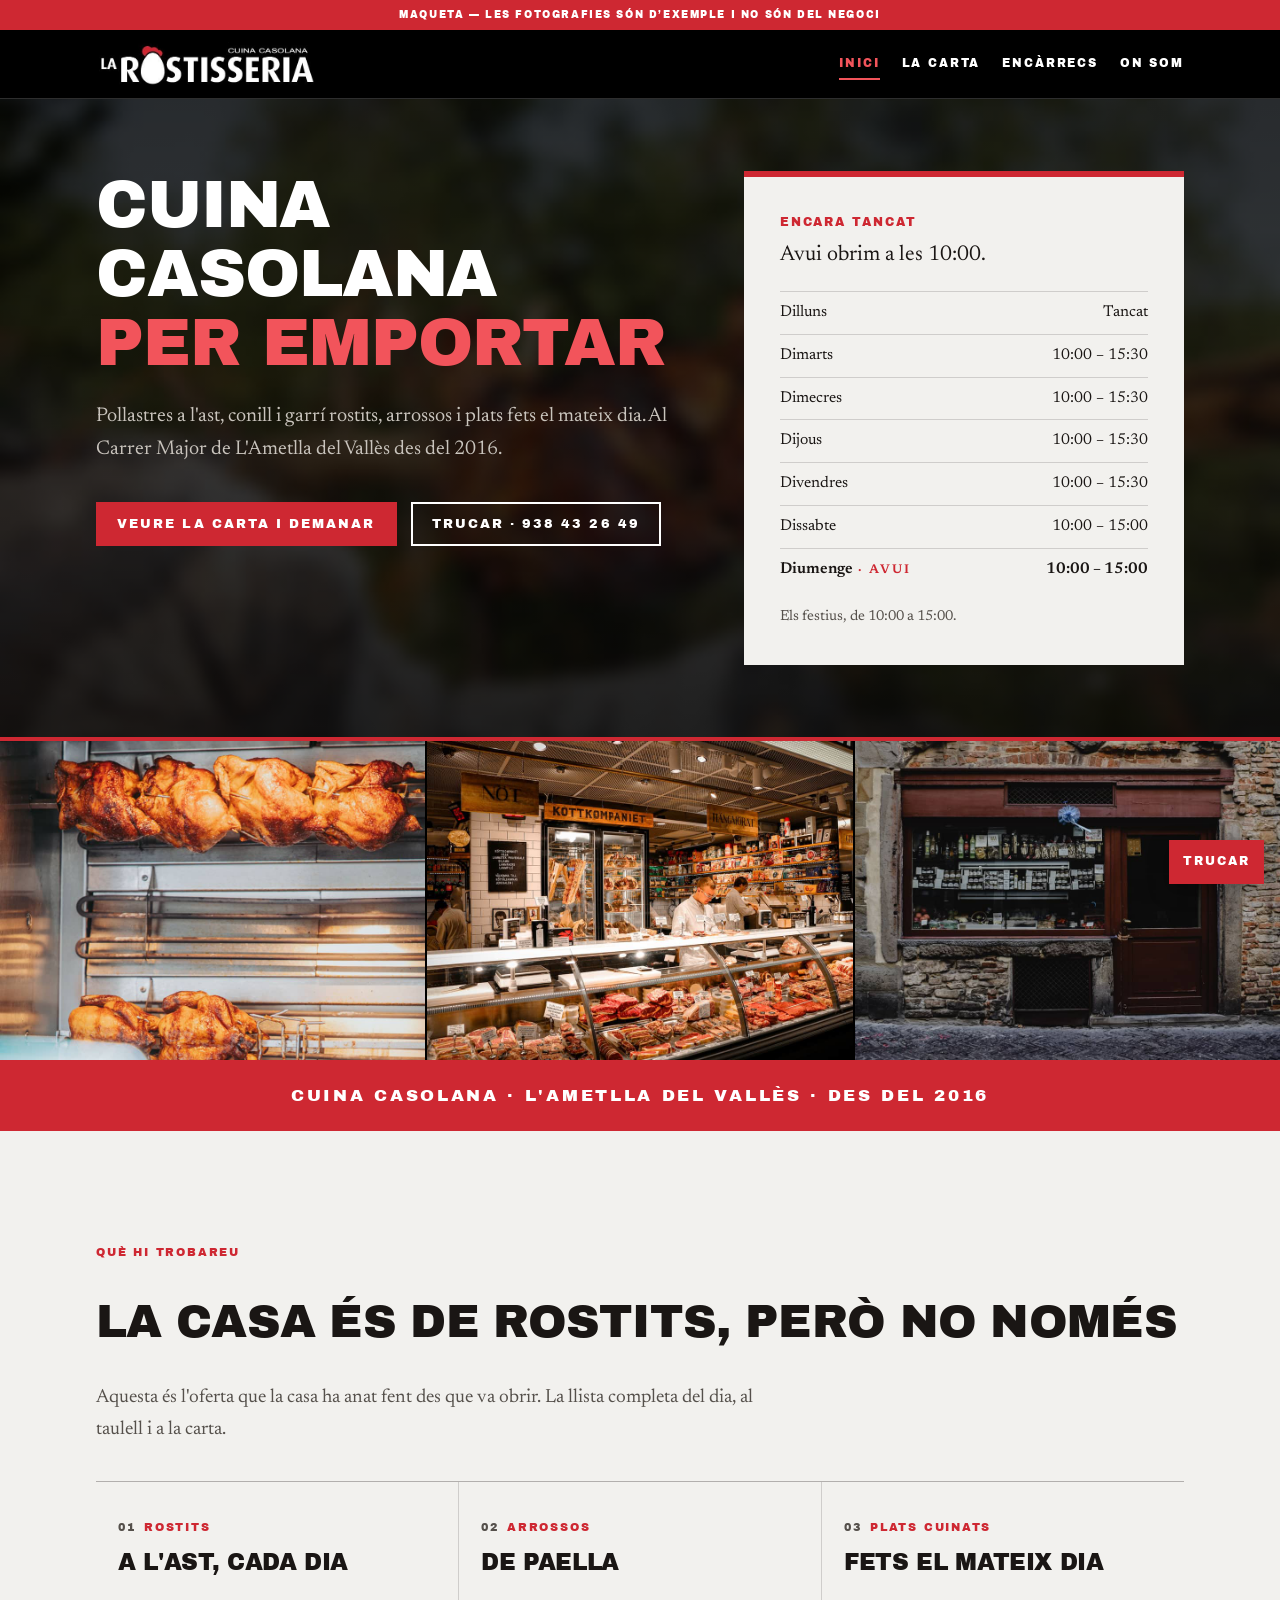
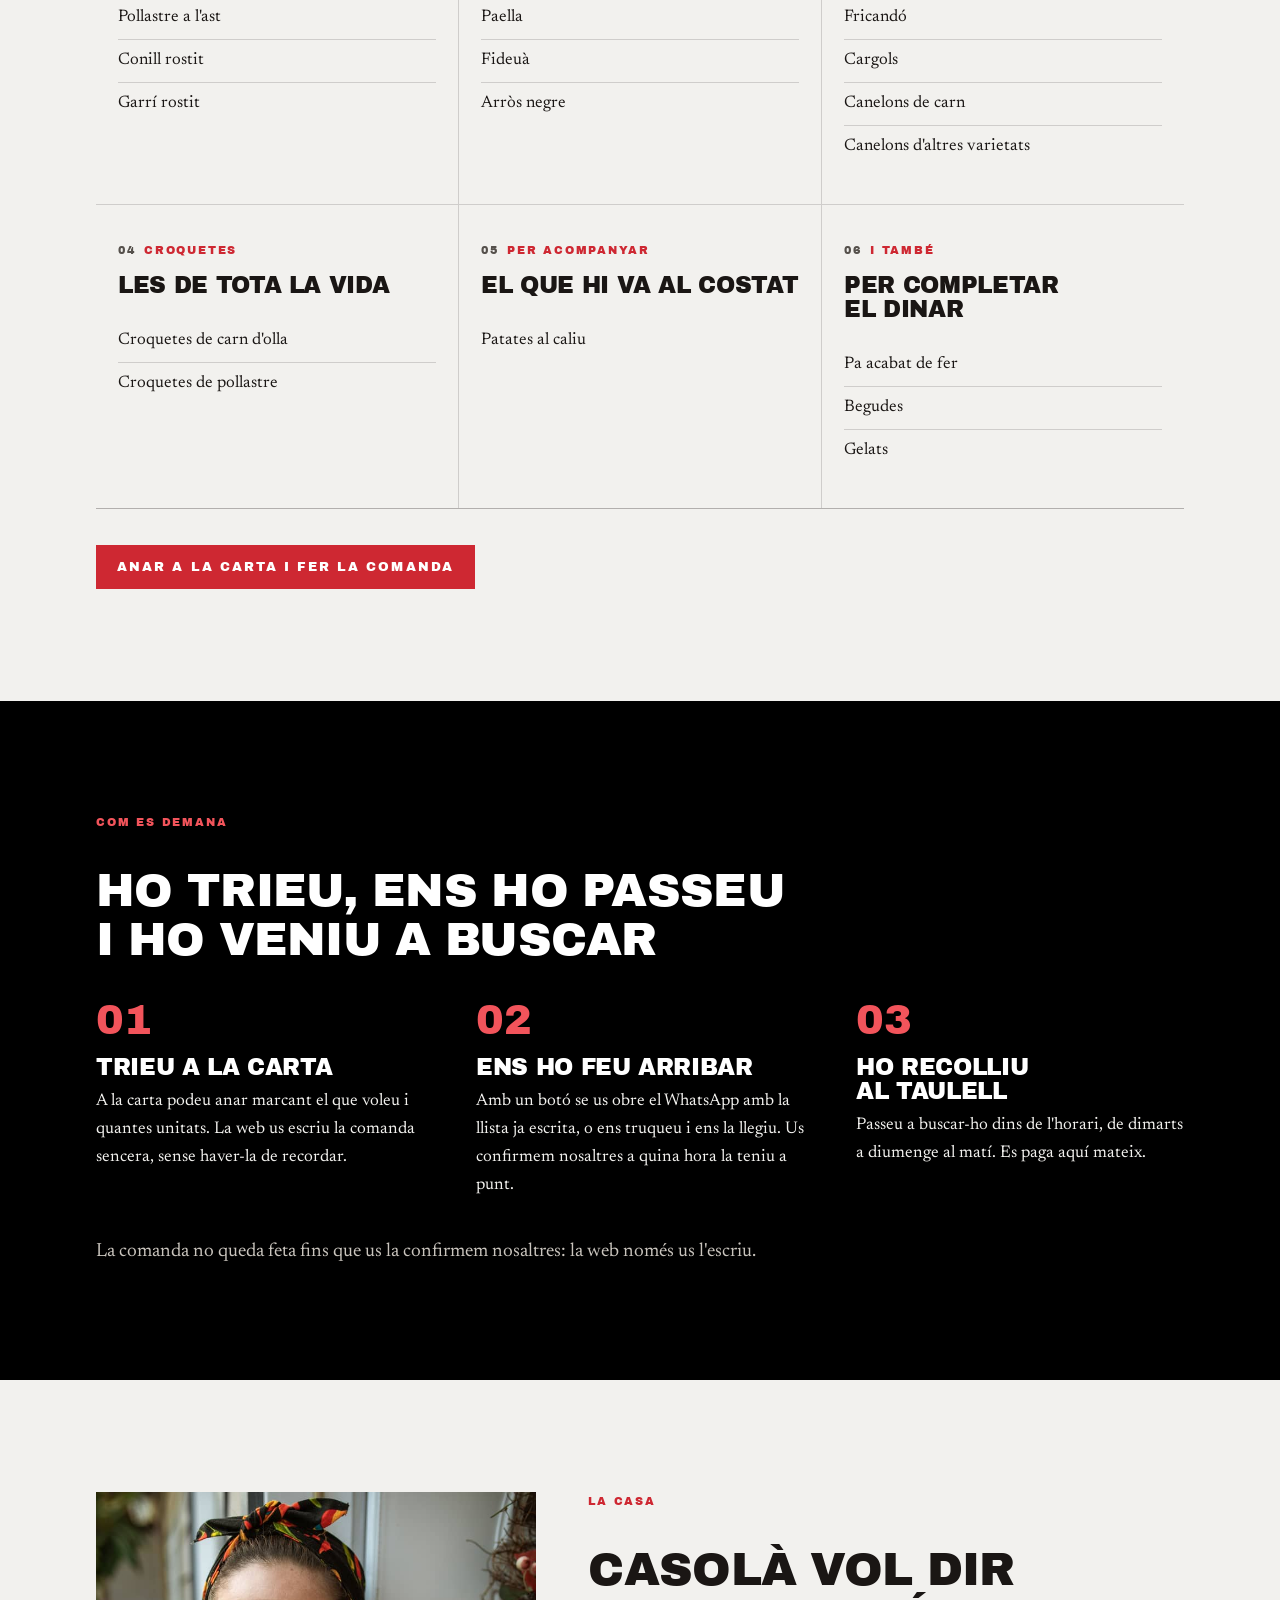
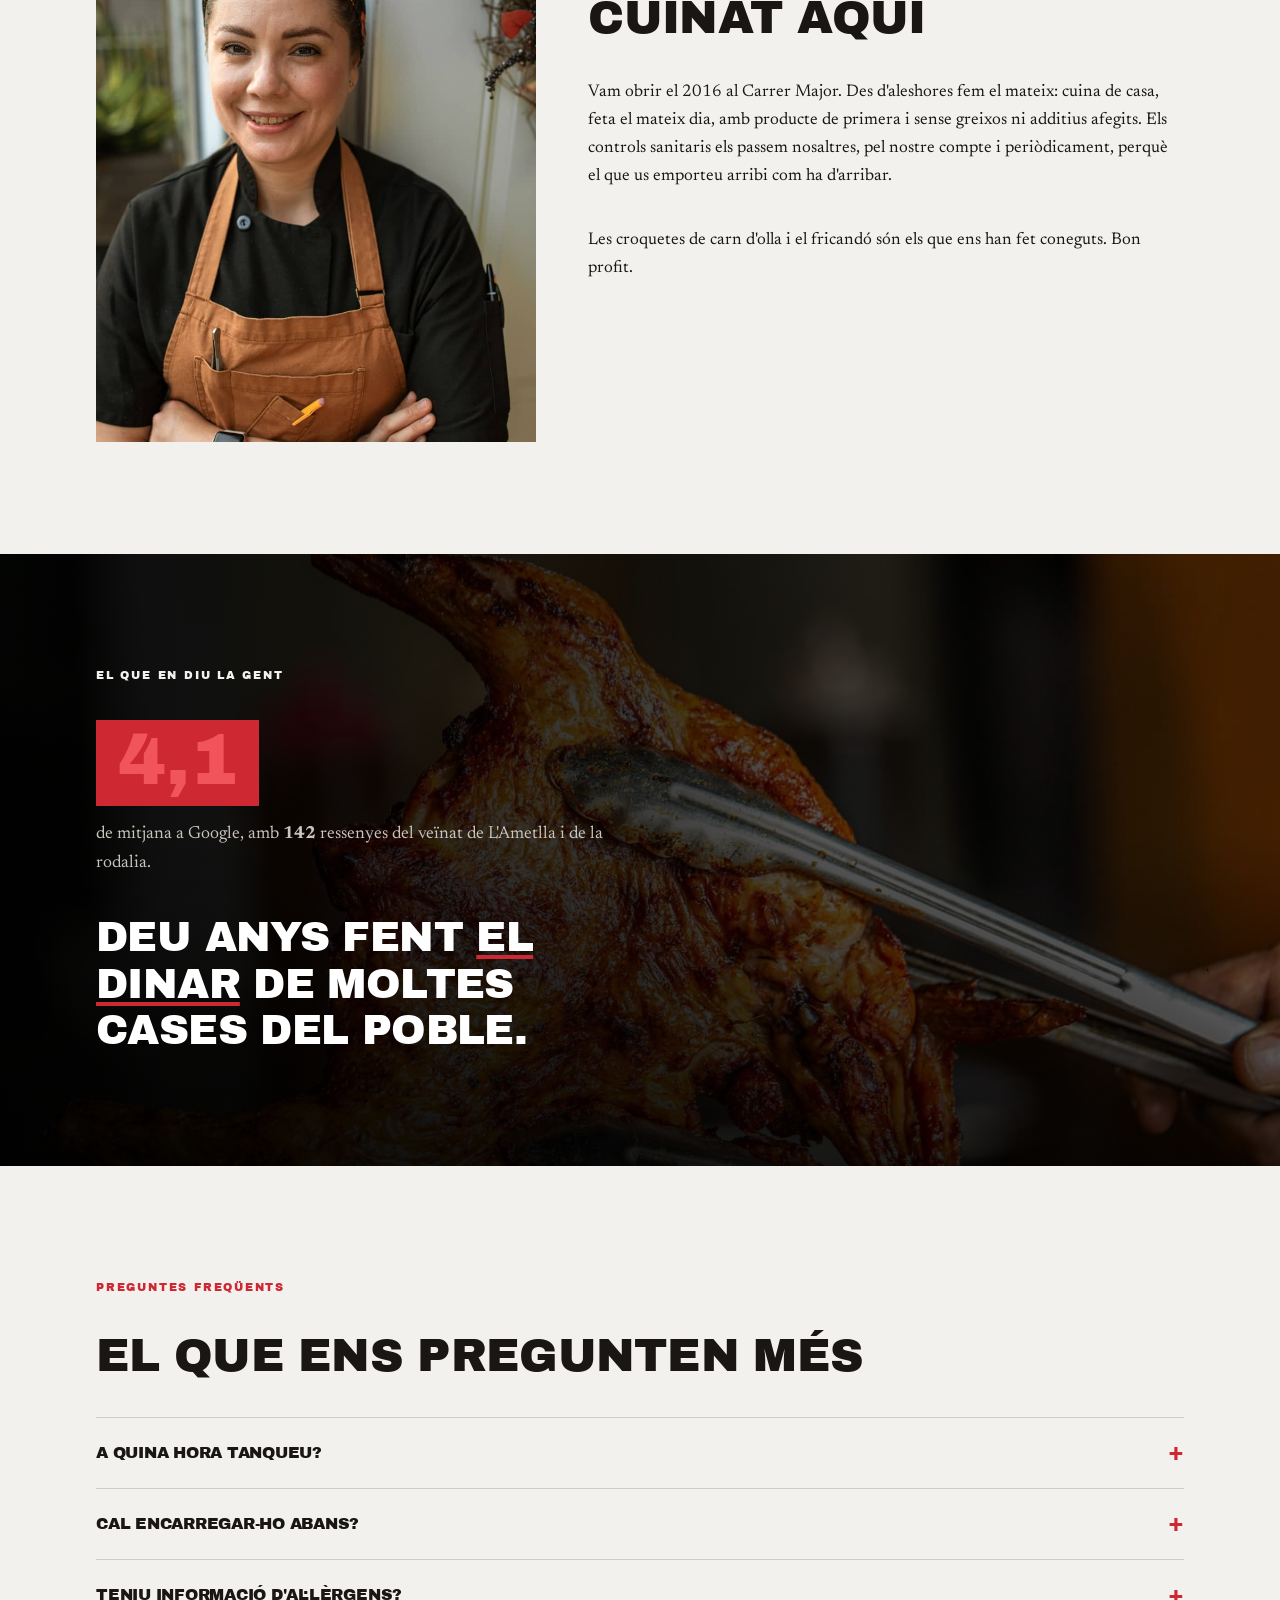
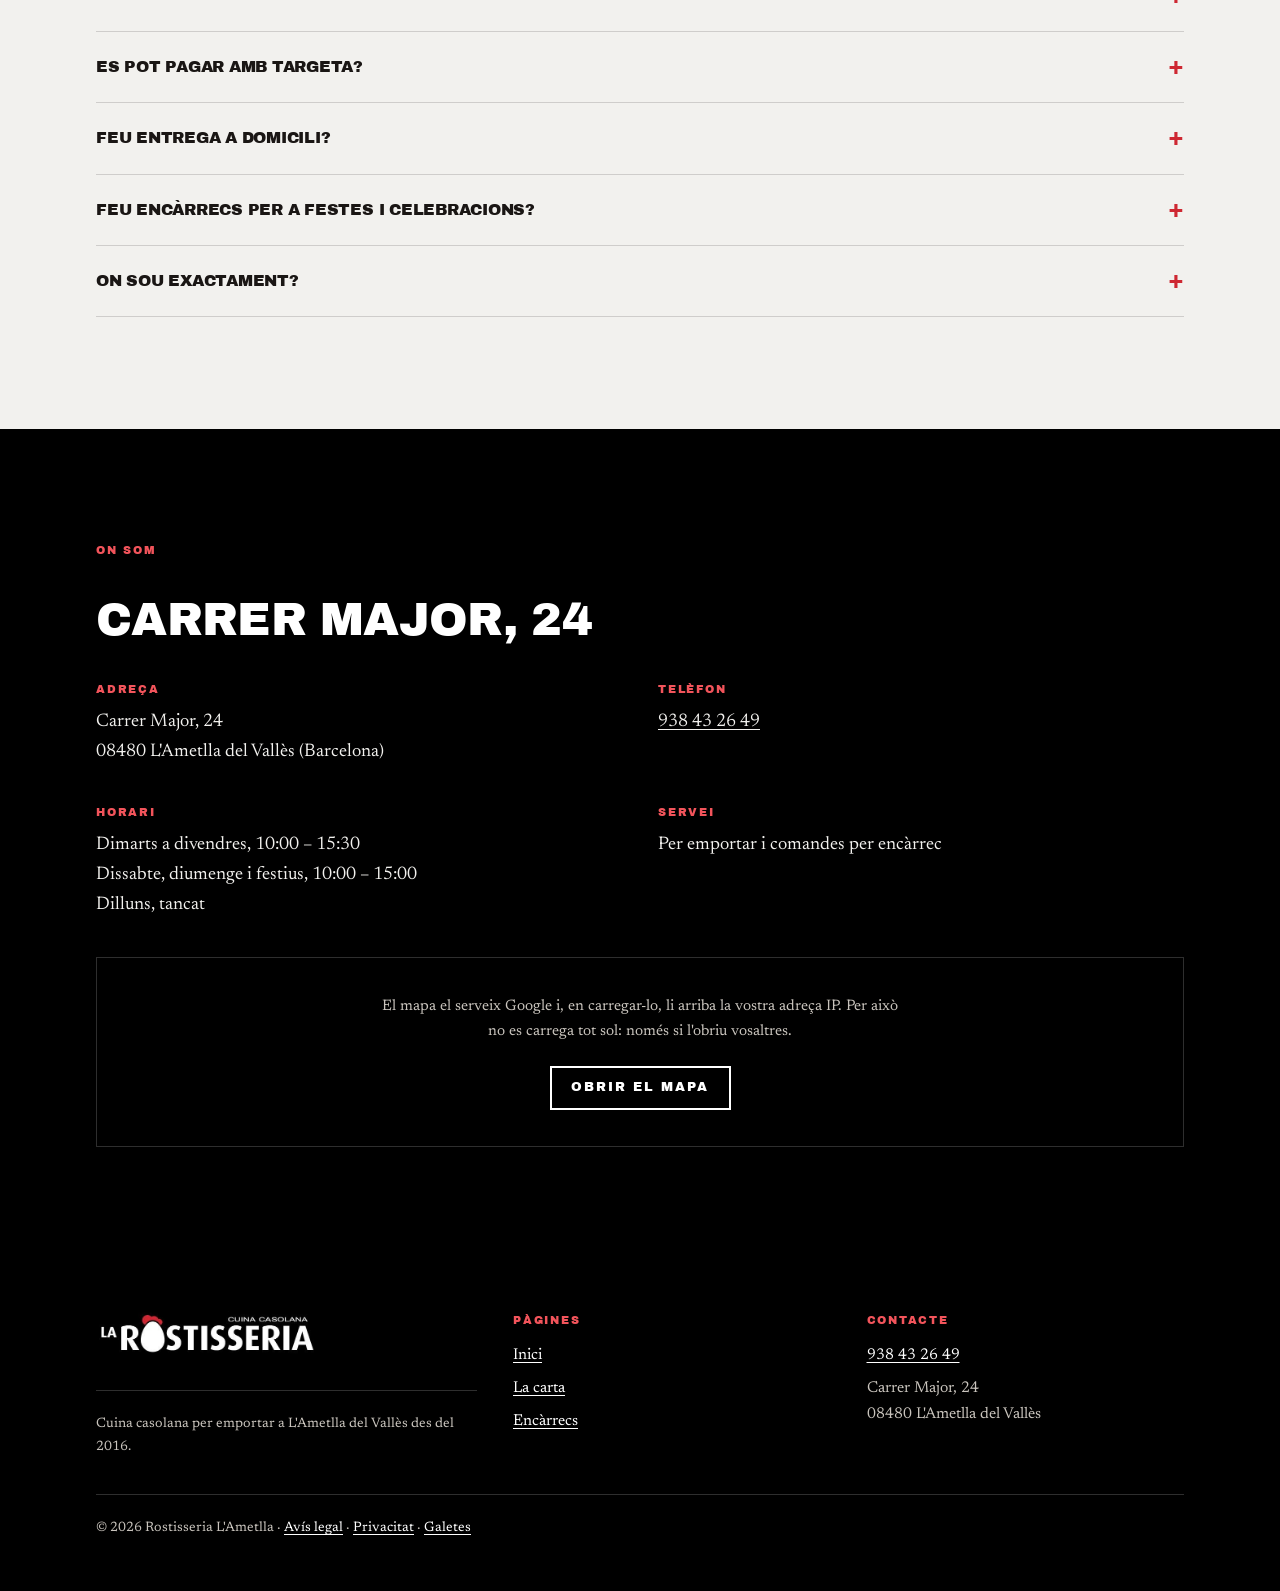
==== commit a848ad8b: "Fotos d'exemple i fons fotografic a totes les capcaleres Les sis pantalles de fotografia estaven bui" ====
--- a/index.html
+++ b/index.html
@@ -40,7 +40,7 @@
 
 <main id="contingut">
 
-  <section class="hero">
+  <section class="hero hero--inici">
     <div class="envolt">
       <div class="hero__graella">
         <div>
--- a/css/styles.css
+++ b/css/styles.css
@@ -373,10 +373,78 @@
 /* ---------- Hero -------------------------------------------------------- */
 
 .hero {
+  position: relative;
+  isolation: isolate;
   background: var(--negre);
   color: var(--paper);
   padding-block: var(--v-hero);
   border-bottom: 4px solid var(--cresta);
+}
+
+/* ---- Foto de fons de la capçalera --------------------------------------
+   Va en `background-image` i NO en un `<img>` a posta: si el fitxer no hi és,
+   el navegador no pinta res i la capçalera es queda negra, que és el disseny
+   de sempre. Amb un `<img>` hi sortiria la icona d'imatge trencada.
+   Per això tampoc no depèn del JS.
+
+   El difuminat ve DINS del fitxer, no d'un `filter: blur()`. Així el navegador
+   no ha de difuminar res a cada pintada, no calen els trucs d'escalar la
+   imatge per amagar les vores toves que deixa el filtre, i el fitxer pesa una
+   quarta part perquè una foto difuminada es comprimeix moltíssim millor.  */
+
+.hero::before,
+.hero::after {
+  content: '';
+  position: absolute;
+  inset: 0;
+  z-index: -1;
+  pointer-events: none;
+}
+
+.hero::before {
+  background-image: var(--hero-foto, none);
+  background-size: cover;
+  background-position: center;
+}
+
+/* ⚠️ EL VEL — contrast sobre una foto QUALSEVOL, no sobre la que hi ha ara.
+   Comprovat amb una foto BLANCA DEL TOT, que és el pitjor cas: així el dia que
+   el client porti una foto clara, el text hi aguanta igual.
+
+   Qui mana aquí és el vermell de l'`<em>` del titular, que és el color més
+   fluix de tots: per sota de 0,76 baixa de 3:1 i deixa de passar AA ni com a
+   text gran. Per això el vel NO BAIXA MAI DE 0,78, ni al punt més clar.
+
+   Amb 0,78 sobre blanc pur: títol 11,7:1 · vermell del títol 3,46:1 ·
+   text 6,8:1 · rètol 10,4:1 · botó 11,7:1. Amb les fotos fosques d'ara va
+   molt més folgat; els números de dalt són el pitjor cas teòric.
+   Si algú aclareix el vel, ha de tornar a passar `contrast.js` ABANS de
+   pujar-ho: el marge del vermell és de només un 15%.                    */
+.hero::after {
+  background: linear-gradient(
+    to bottom,
+    rgba(0, 0, 0, 0.82) 0%,
+    rgba(0, 0, 0, 0.78) 45%,
+    rgba(0, 0, 0, 0.88) 100%
+  );
+}
+
+/* Sobre una foto, el rètol vermell petit no arriba a 4,5:1 i el blanc sí
+   (10,4:1). És la mateixa decisió que ja es va prendre a `.banda-foto`: sobre
+   fotografia, el vermell no fa de text. Sobre el negre pla de `.zona-fosca`
+   es queda vermell, que allà sí que passa. */
+.hero .retol { color: var(--paper); }
+
+/* Una foto per pàgina, perquè dues pestanyes no s'obrin igual. */
+.hero--inici     { --hero-foto: url('../assets/fotos/hero-inici.jpg'); }
+.hero--carta     { --hero-foto: url('../assets/fotos/hero-carta.jpg'); }
+.hero--encarrecs { --hero-foto: url('../assets/fotos/hero-encarrecs.jpg'); }
+.hero--legal     { --hero-foto: url('../assets/fotos/hero-legal.jpg'); }
+
+/* Les legals no són una pàgina de venda: capçalera curta i prou. */
+.hero--legal {
+  padding-block: calc(var(--v-hero) * 0.62);
+  border-bottom-width: 3px;
 }
 
 .hero__graella {
@@ -1103,7 +1171,29 @@
 
 /* ---------- Pàgines legals ---------------------------------------------- */
 
-.legal { padding-block: var(--v-seccio); }
+/* ---------- Distintiu de maqueta ---------------------------------------
+   El posa `js/main.js` mentre la constant `FOTOS_EXEMPLE` sigui `true`,
+   perquè les fotos d'ara són d'estoc i no del negoci. Va a dalt de tot i
+   ocupa lloc de debò: no ha de poder passar desapercebut ni tapar res.
+   Desapareix sol quan es posi la constant a `false`.            ------ */
+
+.avis-exemple {
+  margin: 0;
+  padding: 0.5rem 1rem;
+  background: var(--cresta);
+  color: var(--blanc);          /* 5,28:1 sobre el vermell de la cresta */
+  font-family: var(--lletra-display);
+  text-transform: uppercase;
+  letter-spacing: var(--track-ample);
+  font-size: 0.62rem;
+  text-align: center;
+  line-height: 1.4;
+}
+
+/* La capçalera fotogràfica ha d'anar a tocar del menú, o sigui que l'encoixinat
+   que abans donava `.legal` sencer ara el porta el cos del document. */
+.legal { padding-block: 0; }
+.legal__cos { padding-block: var(--v-seccio); }
 .legal h2 { font-size: 1.35rem; margin-top: var(--e4); }
 .legal p, .legal ul { margin-top: var(--e3); max-width: 44em; }
 .legal ul { padding-left: 1.25rem; }
